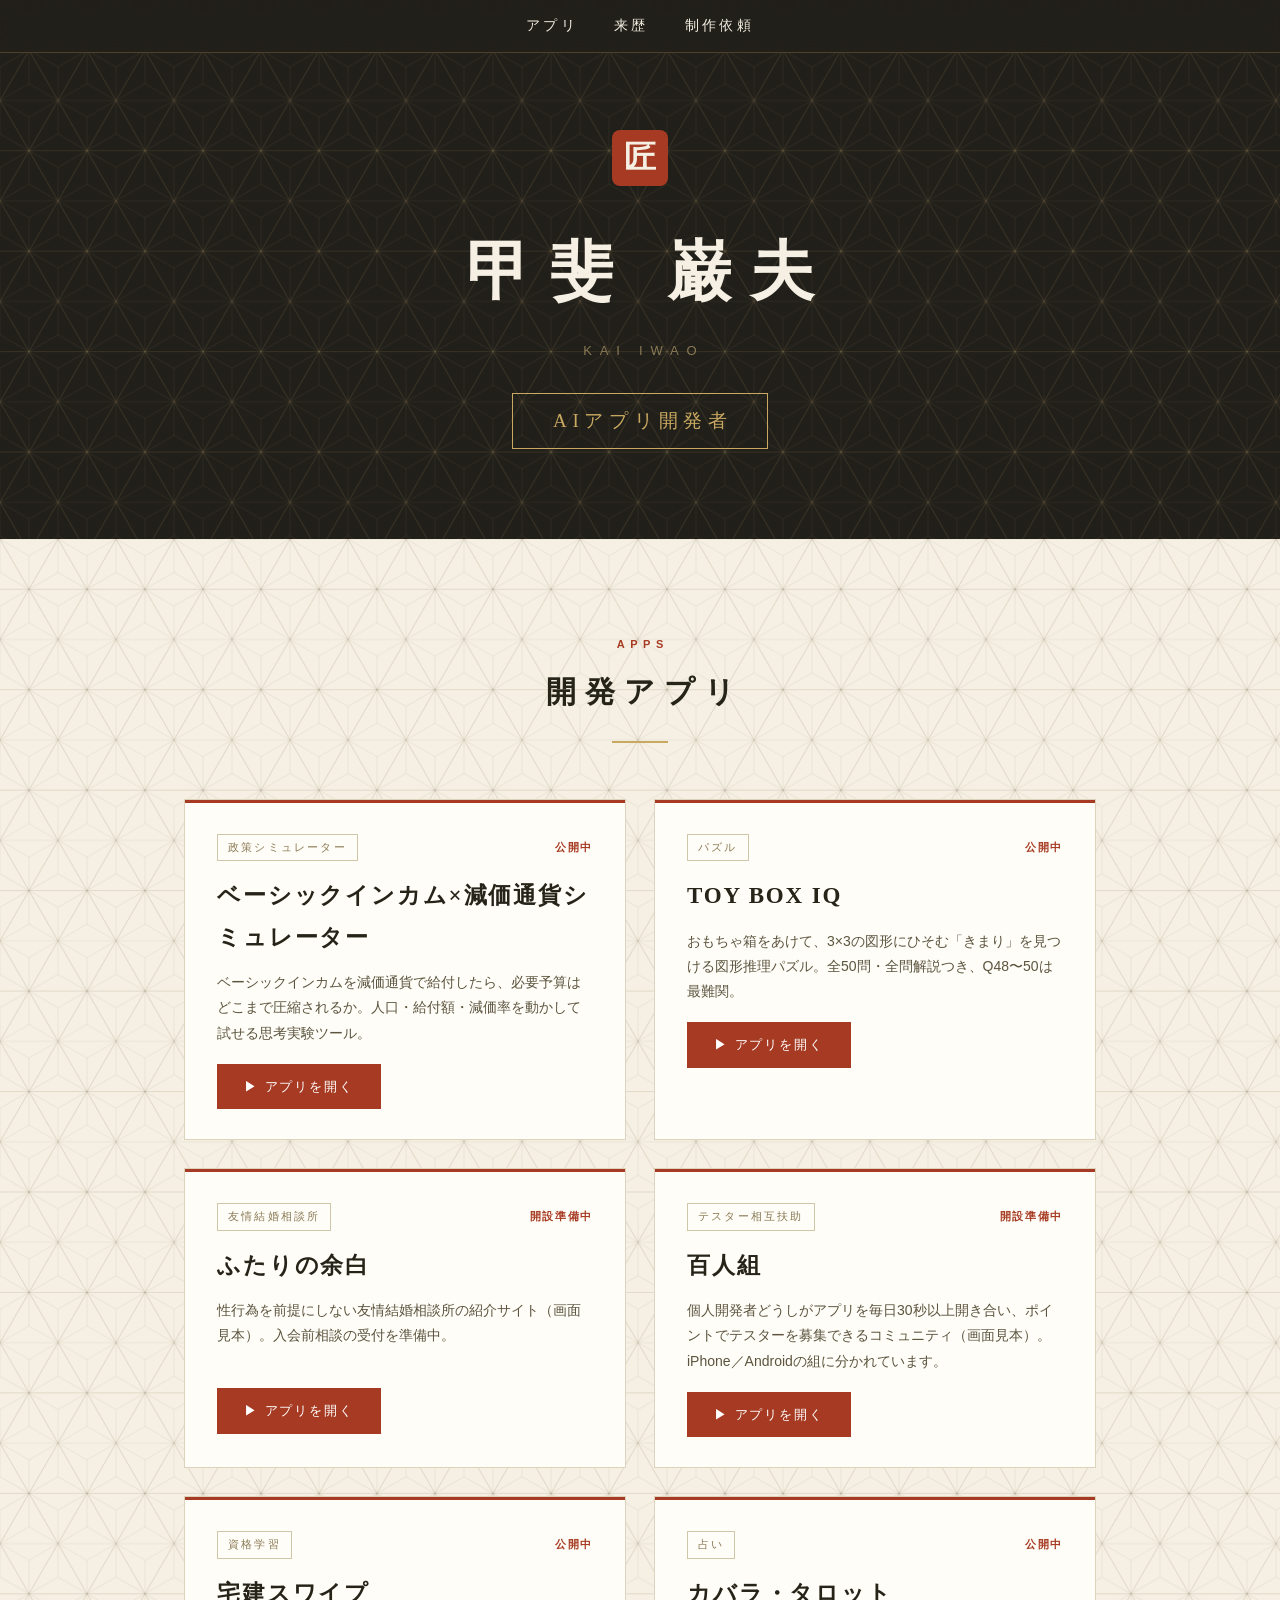
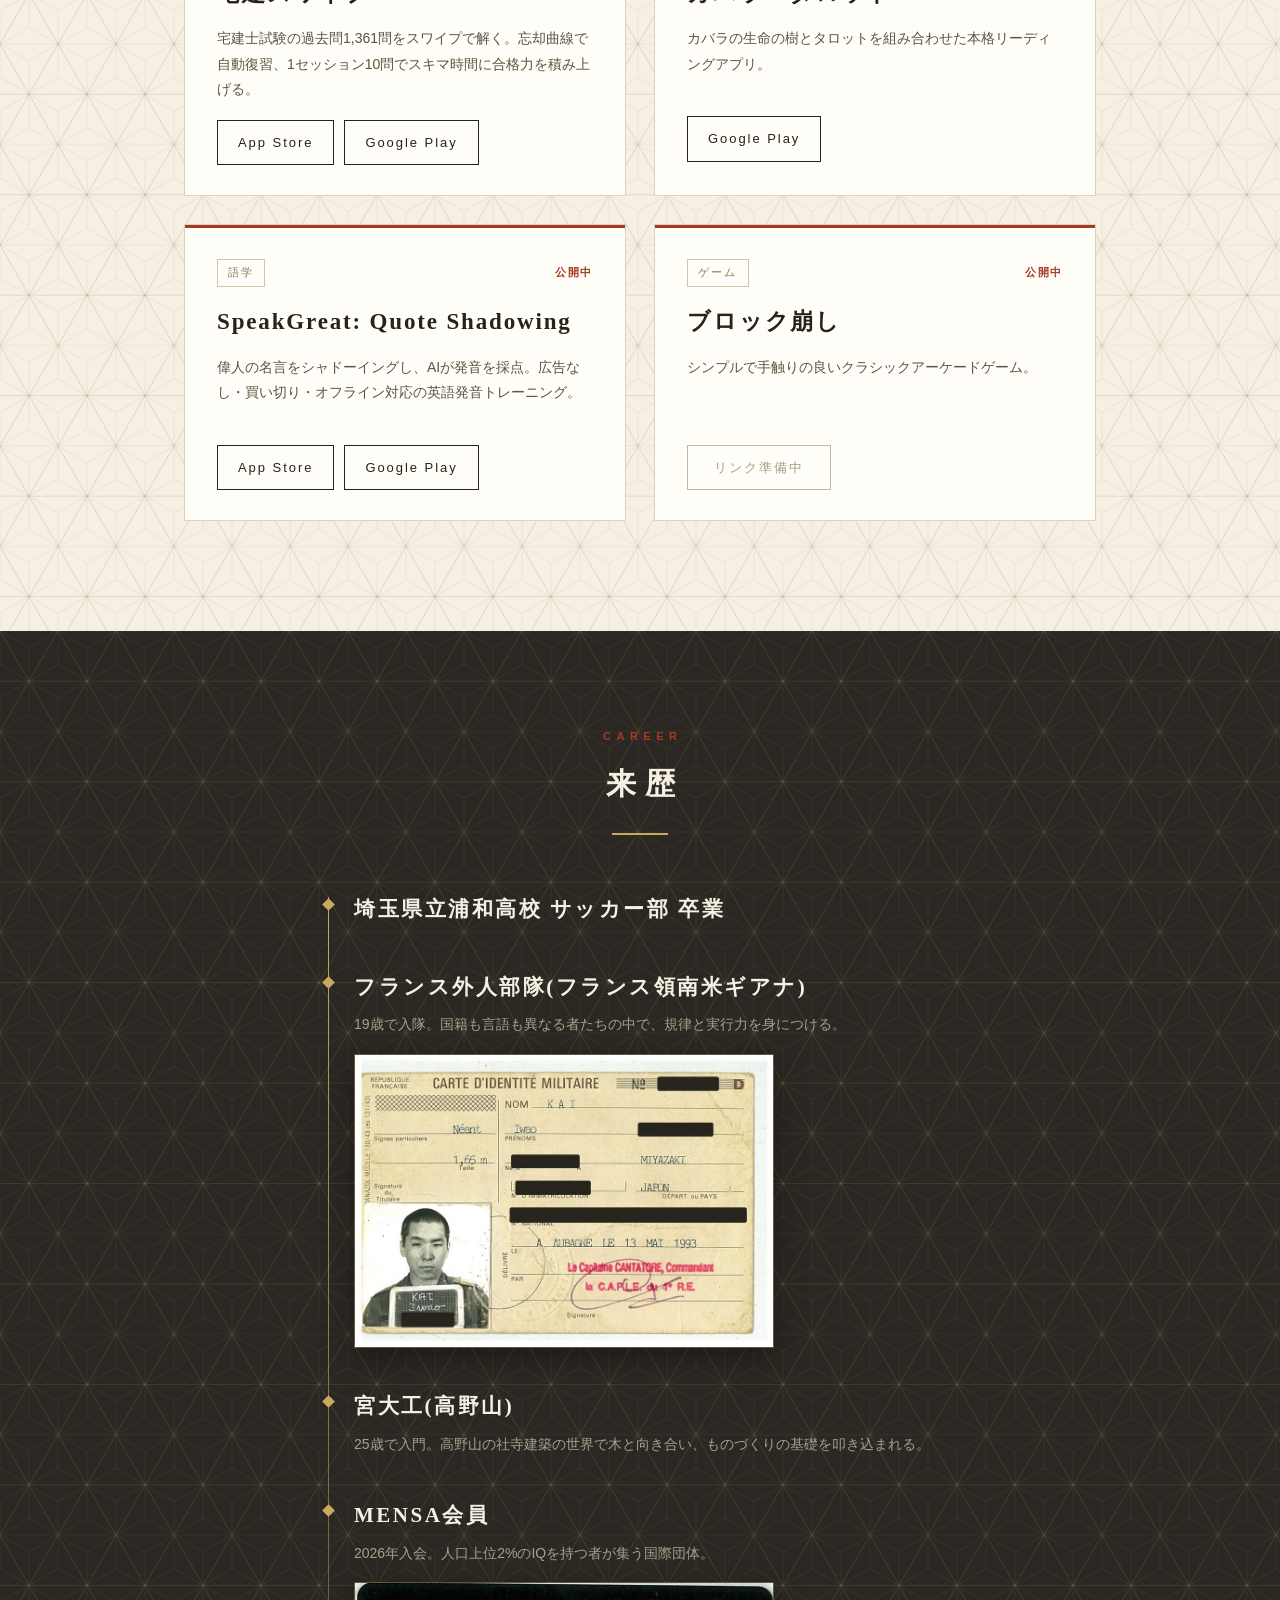
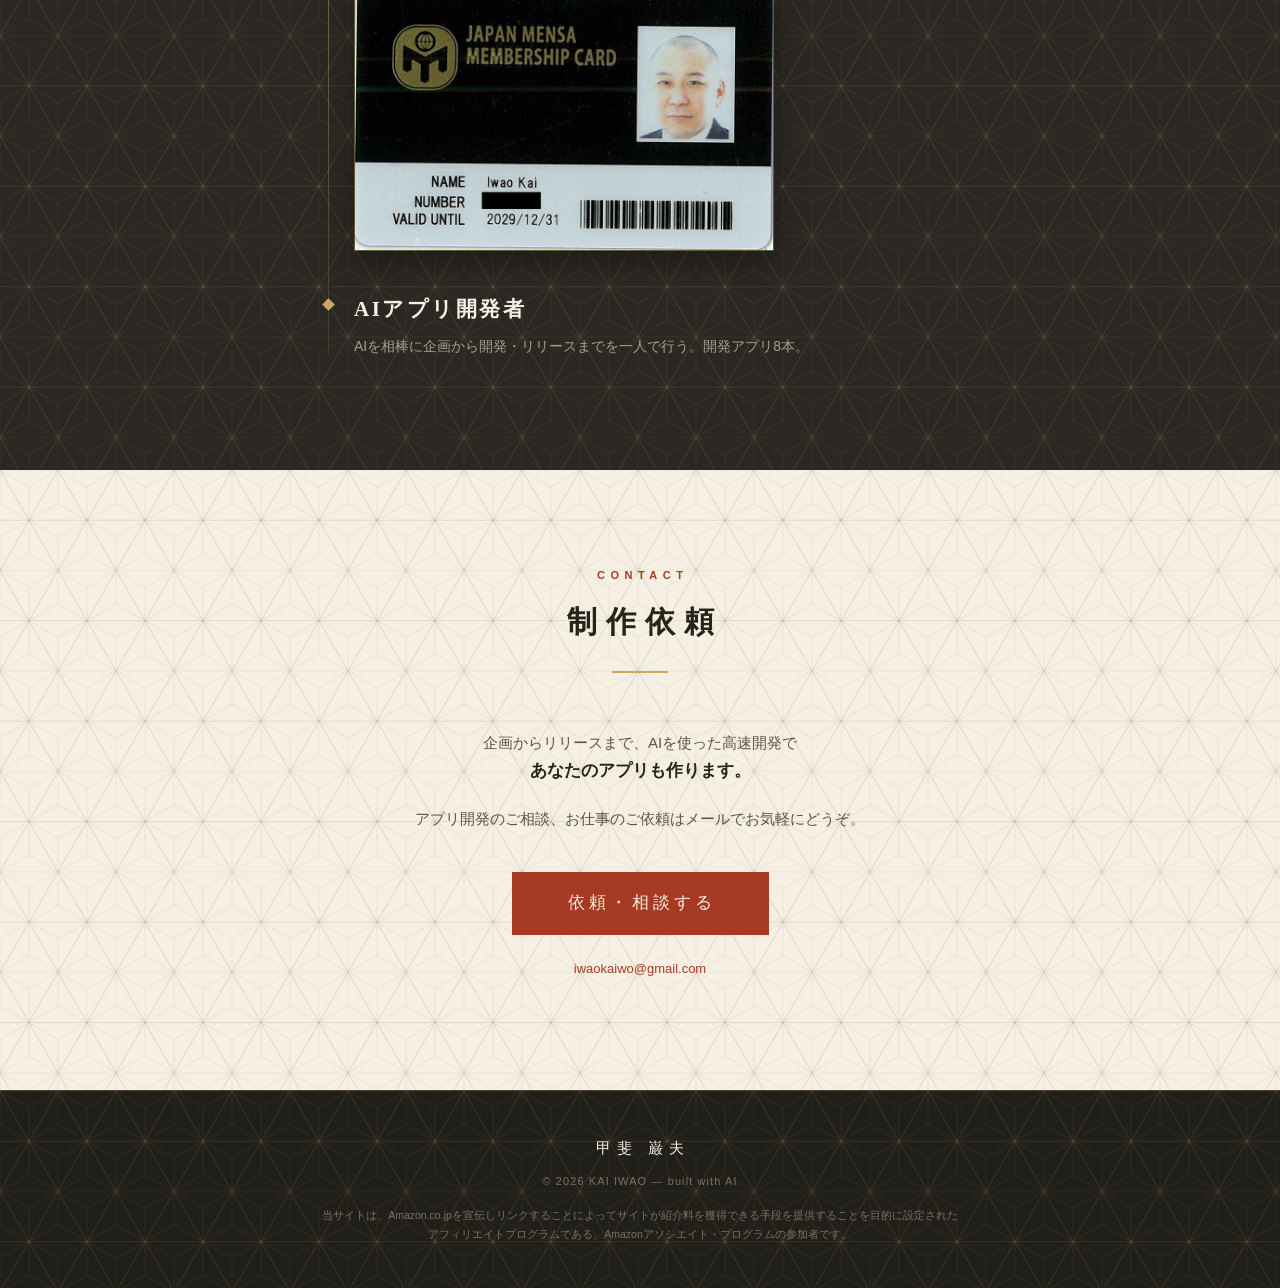
==== index.html @ 99e29ac8 "Add files via upload" ====
<!DOCTYPE html>
<html lang="ja">
<head>
<meta charset="UTF-8">
<meta name="viewport" content="width=device-width, initial-scale=1.0">
<title>甲斐 巌夫 | AIアプリ開発者</title>
<meta name="description" content="MENSA会員・宮大工(高野山)・フランス外人部隊(フランス領南米ギアナ)。異色の経歴を持つAIアプリ開発者・甲斐巌夫(イワオ)の開発アプリ一覧。">
<meta property="og:title" content="甲斐 巌夫 | AIアプリ開発者">
<meta property="og:description" content="MENSA会員・宮大工(高野山)・フランス外人部隊(フランス領南米ギアナ)。AIでアプリを作る。">
<meta property="og:type" content="website">
<link rel="icon" href="data:image/svg+xml,%3Csvg xmlns='http://www.w3.org/2000/svg' viewBox='0 0 64 64'%3E%3Crect width='64' height='64' rx='10' fill='%23a63a22'/%3E%3C/svg%3E">

<script>
/* ============================================================
   ここだけ編集すればサイトを更新できます(HTMLの知識は不要)
   ------------------------------------------------------------
   ・アプリを追加する : APPS の配列に { } のかたまりを1つ足す
   ・リンクを貼る     : url に App Store 等のURLを "" の中に入れる
   ・url が空("")のときは自動で「準備中」ボタンになります
   ・status は "公開中" / "審査中" / "開発中" など自由な文字列
   ============================================================ */
const SITE = {
  name:   "甲斐 巌夫",         // 表示名
  romaji: "KAI IWAO",
  title:  "AIアプリ開発者",
  email:  "iwaokaiwo@gmail.com",
  x_url:  "",                  // X(Twitter)のURL。空なら非表示
};

const APPS = [
  {
    name: "ベーシックインカム×減価通貨シミュレーター",
    tag:  "政策シミュレーター",
    status: "公開中",
    desc: "ベーシックインカムを減価通貨で給付したら、必要予算はどこまで圧縮されるか。人口・給付額・減価率を動かして試せる思考実験ツール。",
    url:  "./bi-simulator.html",
    kind: "webapp",   // "webapp" = このサイト内のアプリ。クリックでそのまま開く(ストアリンクではない)
  },
  {
    name: "TOY BOX IQ",
    tag:  "パズル",
    status: "公開中",
    desc: "おもちゃ箱をあけて、3×3の図形にひそむ「きまり」を見つける図形推理パズル。全50問・全問解説つき、Q48〜50は最難関。",
    url:  "./toybox-iq.html",
    kind: "webapp",
  },
  {
    name: "ふたりの余白",
    tag:  "友情結婚相談所",
    status: "開設準備中",
    desc: "性行為を前提にしない友情結婚相談所の紹介サイト（画面見本）。入会前相談の受付を準備中。",
    url:  "./futari-yohaku/",
    kind: "webapp",
  },
  {
    name: "百人組",
    tag:  "テスター相互扶助",
    status: "開設準備中",
    desc: "個人開発者どうしがアプリを毎日30秒以上開き合い、ポイントでテスターを募集できるコミュニティ（画面見本）。iPhone／Androidの組に分かれています。",
    url:  "./hyakuningumi/",
    kind: "webapp",
  },
  {
    name: "宅建スワイプ",
    tag:  "資格学習",
    status: "公開中",
    desc: "宅建士試験の過去問1,361問をスワイプで解く。忘却曲線で自動復習、1セッション10問でスキマ時間に合格力を積み上げる。",
    url:  "https://apps.apple.com/jp/app/%E5%AE%85%E5%BB%BA%E3%82%B9%E3%83%AF%E3%82%A4%E3%83%97/id6791060848",
    android: "https://play.google.com/store/apps/details?id=com.owa.takken_swipe",
  },
  {
    name: "カバラ・タロット",
    tag:  "占い",
    status: "公開中",
    desc: "カバラの生命の樹とタロットを組み合わせた本格リーディングアプリ。",
    url:  "",
    android: "https://play.google.com/store/apps/details?id=com.iwaokai.kabbalahtarot",
  },
  {
    name: "SpeakGreat: Quote Shadowing",
    tag:  "語学",
    status: "公開中",
    desc: "偉人の名言をシャドーイングし、AIが発音を採点。広告なし・買い切り・オフライン対応の英語発音トレーニング。",
    url:  "https://apps.apple.com/app/speakgreat-quote-shadowing/id6798465012",
    android: "https://play.google.com/store/apps/details?id=com.iwaokai.speakgreat",
  },
  {
    name: "ブロック崩し",
    tag:  "ゲーム",
    status: "公開中",
    desc: "シンプルで手触りの良いクラシックアーケードゲーム。",
    url:  "",
  },
];

const CAREER = [
  { t: "埼玉県立浦和高校 サッカー部 卒業", d: "" },
  { t: "フランス外人部隊(フランス領南米ギアナ)", d: "19歳で入隊。国籍も言語も異なる者たちの中で、規律と実行力を身につける。",
    img: "./card-legion.jpg", alt: "フランス軍 身分証明書(Carte d'identité militaire) 1993年 オーバーニュ発行" },
  { t: "宮大工(高野山)",         d: "25歳で入門。高野山の社寺建築の世界で木と向き合い、ものづくりの基礎を叩き込まれる。" },
  { t: "MENSA会員",              d: "2026年入会。人口上位2%のIQを持つ者が集う国際団体。",
    img: "./card-mensa.jpg", alt: "JAPAN MENSA 会員証" },
  { t: "AIアプリ開発者",         d: "AIを相棒に企画から開発・リリースまでを一人で行う。開発アプリ8本。" },
];
</script>

<style>
:root {
  --sumi: #211f1a;        /* 墨 */
  --sumi2: #2b2823;
  --washi: #f5f0e3;       /* 和紙 */
  --washi2: #ece5d3;
  --gold: #c9a961;        /* 金 */
  --gold-dim: #8a7a55;
  --shu: #a63a22;         /* 朱 */
  --ink: #262319;
  --ink-soft: #5c543f;
  --mincho: "Hiragino Mincho ProN", "Yu Mincho", "Noto Serif JP", serif;
  --gothic: "Hiragino Kaku Gothic ProN", "Yu Gothic", "Noto Sans JP", sans-serif;
}
* { margin:0; padding:0; box-sizing:border-box; }
html { scroll-behavior:smooth; }
body { background:var(--sumi); color:var(--washi); font-family:var(--gothic); line-height:1.8; }

/* ---- 麻の葉パターン(SVGを背景として使用) ---- */
.pat { position:absolute; inset:0; width:100%; height:100%; pointer-events:none; }
section, header.hero, footer { position:relative; overflow:hidden; }
.inner { position:relative; max-width:960px; margin:0 auto; padding:0 24px; }

/* ---- ナビ ---- */
nav {
  position:fixed; top:0; left:0; right:0; z-index:50;
  display:flex; justify-content:center; gap:36px;
  padding:14px 16px; background:rgba(33,31,26,.88); backdrop-filter:blur(6px);
  border-bottom:1px solid rgba(201,169,97,.25);
}
nav a { color:var(--washi); text-decoration:none; font-size:13.5px; letter-spacing:.25em; }
nav a:hover { color:var(--gold); }

/* ---- ヒーロー ---- */
.hero { background:var(--sumi); text-align:center; padding:130px 20px 90px; }
.hero .seal {
  width:56px; height:56px; margin:0 auto 28px; background:var(--shu); border-radius:8px;
  display:flex; align-items:center; justify-content:center;
}
.hero .seal .kanji {
  font-family:var(--mincho); font-size:32px; color:var(--washi); font-weight:600;
}
.hero h1 {
  font-family:var(--mincho); font-size:clamp(38px, 7vw, 64px); font-weight:600;
  letter-spacing:.3em; text-indent:.3em; color:var(--washi);
}
.hero .romaji { font-size:13px; letter-spacing:.6em; text-indent:.6em; color:var(--gold-dim); margin-top:10px; }
.hero .role {
  display:inline-block; margin-top:30px; padding:10px 34px;
  border:1px solid var(--gold); color:var(--gold);
  font-family:var(--mincho); font-size:19px; letter-spacing:.3em; text-indent:.3em;
}
.hero .facts {
  margin:44px auto 0; max-width:860px;
  display:grid; grid-template-columns:repeat(4, 1fr); gap:0;
}
.hero .fact { padding:6px 18px; border-left:1px solid rgba(201,169,97,.35); }
.hero .fact:first-child { border-left:none; }
.hero .fact .age {
  font-family:var(--mincho); font-size:22px; font-weight:600; color:var(--gold); letter-spacing:.1em;
}
.hero .fact .age::before {
  content:''; display:inline-block; width:7px; height:7px; background:var(--shu);
  transform:rotate(45deg); margin-right:9px; vertical-align:2px;
}
.hero .fact .what { font-size:13px; color:#cfc7b2; margin-top:8px; line-height:1.7; letter-spacing:.04em; }
@media (max-width:760px){
  .hero .facts { grid-template-columns:repeat(2, 1fr); row-gap:26px; }
  .hero .fact:nth-child(3) { border-left:none; }
}

/* ---- 共通見出し ---- */
.sec-head { text-align:center; margin-bottom:56px; }
.sec-head .en { font-size:11px; letter-spacing:.5em; text-indent:.5em; color:var(--shu); font-weight:600; }
.sec-head h2 {
  font-family:var(--mincho); font-size:30px; font-weight:600; letter-spacing:.3em; text-indent:.3em; margin-top:10px;
}
.sec-head .rule { width:56px; height:2px; background:var(--gold); margin:22px auto 0; }

/* ---- アプリ ---- */
#apps { background:var(--washi); color:var(--ink); padding:96px 0 110px; }
#apps .sec-head h2 { color:var(--ink); }
.grid { display:grid; grid-template-columns:repeat(2, 1fr); gap:28px; }
@media (max-width:720px){ .grid { grid-template-columns:1fr; } }
.card {
  background:#fffdf7; border:1px solid #dcd3bc; padding:34px 32px 30px; position:relative;
  transition:transform .25s ease, box-shadow .25s ease;
}
.card::before { content:''; position:absolute; top:0; left:0; right:0; height:3px; background:var(--shu); }
.card:hover { transform:translateY(-4px); box-shadow:0 14px 34px rgba(38,35,25,.14); }
.card .top { display:flex; align-items:center; justify-content:space-between; margin-bottom:14px; }
.card .tag { font-size:11px; letter-spacing:.2em; color:var(--gold-dim); border:1px solid #cfc5a9; padding:3px 10px; }
.card .status { font-size:11px; letter-spacing:.15em; color:var(--shu); font-weight:600; }
.card h3 { font-family:var(--mincho); font-size:23px; font-weight:600; letter-spacing:.08em; margin-bottom:12px; }
.card p { font-size:14px; color:var(--ink-soft); min-height:72px; }
.card .btn {
  display:inline-block; margin-top:18px; padding:10px 26px; font-size:13px; letter-spacing:.15em;
  text-decoration:none; border:1.5px solid var(--ink); color:var(--ink); transition:.2s;
}
.card .btn:hover { background:var(--ink); color:var(--washi); }
.card .btn.disabled { border-color:#c2b89e; color:#a89d80; pointer-events:none; }
.card .stores { display:flex; flex-wrap:wrap; gap:10px; }
.card .stores .btn { padding:10px 20px; }
a.card.card-link { text-decoration:none; color:inherit; display:block; cursor:pointer; }
.card .btn.btn-launch { background:var(--shu); border-color:var(--shu); color:#fff; }
a.card.card-link:hover .btn.btn-launch { background:#8c2f1b; border-color:#8c2f1b; }

/* ---- 来歴 ---- */
#career { background:var(--sumi2); padding:96px 0 110px; }
.timeline { max-width:640px; margin:0 auto; position:relative; padding-left:34px; }
.timeline::before { content:''; position:absolute; left:8px; top:6px; bottom:6px; width:1px; background:linear-gradient(var(--gold), rgba(201,169,97,.15)); }
.tl-item { position:relative; margin-bottom:40px; }
.tl-item:last-child { margin-bottom:0; }
.tl-item::before {
  content:''; position:absolute; left:-30px; top:9px; width:9px; height:9px;
  background:var(--gold); transform:rotate(45deg);
}
.tl-item h3 { font-family:var(--mincho); font-size:21px; font-weight:600; letter-spacing:.12em; color:var(--washi); }
.tl-item p { font-size:14px; color:#a89f8b; margin-top:6px; }
.tl-item .card-img {
  display:block; width:100%; max-width:420px; margin-top:16px;
  border:1px solid rgba(201,169,97,.35); box-shadow:0 10px 28px rgba(0,0,0,.35);
}

/* ---- 依頼 ---- */
#work { background:var(--washi); color:var(--ink); padding:96px 0 110px; text-align:center; }
#work .sec-head h2 { color:var(--ink); }
#work .copy { max-width:600px; margin:0 auto; font-size:15px; color:var(--ink-soft); }
#work .copy + .copy { margin-top:18px; }
#work .copy b { color:var(--ink); font-size:17px; }
.cta {
  display:inline-block; margin-top:40px; padding:16px 52px;
  background:var(--shu); color:var(--washi); text-decoration:none;
  font-family:var(--mincho); font-size:17px; letter-spacing:.25em; text-indent:.25em;
  transition:.2s;
}
.cta:hover { background:#8c2f1b; }
.sub-contact { margin-top:22px; font-size:13px; color:var(--ink-soft); }
.sub-contact a { color:var(--shu); text-decoration:none; }

/* ---- フッター ---- */
footer { background:var(--sumi); text-align:center; padding:44px 20px; border-top:1px solid rgba(201,169,97,.25); }
footer .f-name { font-family:var(--mincho); letter-spacing:.4em; text-indent:.4em; font-size:15px; }
footer .f-copy { font-size:11px; color:#7a725f; margin-top:10px; letter-spacing:.1em; }
footer .f-aff { font-size:10.5px; color:#7a725f; margin:14px auto 0; max-width:640px; line-height:1.8; }
</style>
</head>
<body>

<svg width="0" height="0" style="position:absolute"><defs><pattern id="asaLight" width="58.00" height="100.46" patternUnits="userSpaceOnUse"><g stroke="#8a7a55" stroke-opacity="0.1" stroke-width="1" fill="none"><line x1="0.00" y1="0.00" x2="58.00" y2="0.00"/><line x1="0.00" y1="0.00" x2="29.00" y2="16.74"/><line x1="58.00" y1="0.00" x2="29.00" y2="50.23"/><line x1="58.00" y1="0.00" x2="29.00" y2="16.74"/><line x1="29.00" y1="50.23" x2="0.00" y2="0.00"/><line x1="29.00" y1="50.23" x2="29.00" y2="16.74"/><line x1="-29.00" y1="50.23" x2="29.00" y2="50.23"/><line x1="-29.00" y1="50.23" x2="0.00" y2="33.49"/><line x1="29.00" y1="50.23" x2="0.00" y2="0.00"/><line x1="29.00" y1="50.23" x2="0.00" y2="33.49"/><line x1="0.00" y1="0.00" x2="-29.00" y2="50.23"/><line x1="0.00" y1="0.00" x2="0.00" y2="33.49"/><line x1="29.00" y1="50.23" x2="87.00" y2="50.23"/><line x1="29.00" y1="50.23" x2="58.00" y2="33.49"/><line x1="87.00" y1="50.23" x2="58.00" y2="0.00"/><line x1="87.00" y1="50.23" x2="58.00" y2="33.49"/><line x1="58.00" y1="0.00" x2="29.00" y2="50.23"/><line x1="58.00" y1="0.00" x2="58.00" y2="33.49"/><line x1="-29.00" y1="50.23" x2="29.00" y2="50.23"/><line x1="-29.00" y1="50.23" x2="0.00" y2="66.97"/><line x1="29.00" y1="50.23" x2="0.00" y2="100.46"/><line x1="29.00" y1="50.23" x2="0.00" y2="66.97"/><line x1="0.00" y1="100.46" x2="-29.00" y2="50.23"/><line x1="0.00" y1="100.46" x2="0.00" y2="66.97"/><line x1="29.00" y1="50.23" x2="87.00" y2="50.23"/><line x1="29.00" y1="50.23" x2="58.00" y2="66.97"/><line x1="87.00" y1="50.23" x2="58.00" y2="100.46"/><line x1="87.00" y1="50.23" x2="58.00" y2="66.97"/><line x1="58.00" y1="100.46" x2="29.00" y2="50.23"/><line x1="58.00" y1="100.46" x2="58.00" y2="66.97"/><line x1="0.00" y1="100.46" x2="58.00" y2="100.46"/><line x1="0.00" y1="100.46" x2="29.00" y2="83.72"/><line x1="58.00" y1="100.46" x2="29.00" y2="50.23"/><line x1="58.00" y1="100.46" x2="29.00" y2="83.72"/><line x1="29.00" y1="50.23" x2="0.00" y2="100.46"/><line x1="29.00" y1="50.23" x2="29.00" y2="83.72"/></g></pattern><pattern id="asaDark" width="58.00" height="100.46" patternUnits="userSpaceOnUse"><g stroke="#c9a961" stroke-opacity="0.07" stroke-width="1" fill="none"><line x1="0.00" y1="0.00" x2="58.00" y2="0.00"/><line x1="0.00" y1="0.00" x2="29.00" y2="16.74"/><line x1="58.00" y1="0.00" x2="29.00" y2="50.23"/><line x1="58.00" y1="0.00" x2="29.00" y2="16.74"/><line x1="29.00" y1="50.23" x2="0.00" y2="0.00"/><line x1="29.00" y1="50.23" x2="29.00" y2="16.74"/><line x1="-29.00" y1="50.23" x2="29.00" y2="50.23"/><line x1="-29.00" y1="50.23" x2="0.00" y2="33.49"/><line x1="29.00" y1="50.23" x2="0.00" y2="0.00"/><line x1="29.00" y1="50.23" x2="0.00" y2="33.49"/><line x1="0.00" y1="0.00" x2="-29.00" y2="50.23"/><line x1="0.00" y1="0.00" x2="0.00" y2="33.49"/><line x1="29.00" y1="50.23" x2="87.00" y2="50.23"/><line x1="29.00" y1="50.23" x2="58.00" y2="33.49"/><line x1="87.00" y1="50.23" x2="58.00" y2="0.00"/><line x1="87.00" y1="50.23" x2="58.00" y2="33.49"/><line x1="58.00" y1="0.00" x2="29.00" y2="50.23"/><line x1="58.00" y1="0.00" x2="58.00" y2="33.49"/><line x1="-29.00" y1="50.23" x2="29.00" y2="50.23"/><line x1="-29.00" y1="50.23" x2="0.00" y2="66.97"/><line x1="29.00" y1="50.23" x2="0.00" y2="100.46"/><line x1="29.00" y1="50.23" x2="0.00" y2="66.97"/><line x1="0.00" y1="100.46" x2="-29.00" y2="50.23"/><line x1="0.00" y1="100.46" x2="0.00" y2="66.97"/><line x1="29.00" y1="50.23" x2="87.00" y2="50.23"/><line x1="29.00" y1="50.23" x2="58.00" y2="66.97"/><line x1="87.00" y1="50.23" x2="58.00" y2="100.46"/><line x1="87.00" y1="50.23" x2="58.00" y2="66.97"/><line x1="58.00" y1="100.46" x2="29.00" y2="50.23"/><line x1="58.00" y1="100.46" x2="58.00" y2="66.97"/><line x1="0.00" y1="100.46" x2="58.00" y2="100.46"/><line x1="0.00" y1="100.46" x2="29.00" y2="83.72"/><line x1="58.00" y1="100.46" x2="29.00" y2="50.23"/><line x1="58.00" y1="100.46" x2="29.00" y2="83.72"/><line x1="29.00" y1="50.23" x2="0.00" y2="100.46"/><line x1="29.00" y1="50.23" x2="29.00" y2="83.72"/></g></pattern></defs></svg>

<nav>
  <a href="#apps">アプリ</a>
  <a href="#career">来歴</a>
  <a href="#work">制作依頼</a>
</nav>

<header class="hero">
  <svg class="pat"><rect width="100%" height="100%" fill="url(#asaDark)"/></svg>
  <div class="inner">
    <div class="seal" id="seal"><span class="kanji">匠</span></div>
    <h1 id="site-name"></h1>
    <div class="romaji" id="site-romaji"></div>
    <div class="role" id="site-title"></div>
  </div>
</header>

<section id="apps">
  <svg class="pat"><rect width="100%" height="100%" fill="url(#asaLight)"/></svg>
  <div class="inner">
    <div class="sec-head">
      <div class="en">APPS</div>
      <h2>開発アプリ</h2>
      <div class="rule"></div>
    </div>
    <div class="grid" id="app-grid"></div>
  </div>
</section>

<section id="career">
  <svg class="pat"><rect width="100%" height="100%" fill="url(#asaDark)"/></svg>
  <div class="inner">
    <div class="sec-head">
      <div class="en">CAREER</div>
      <h2>来歴</h2>
      <div class="rule"></div>
    </div>
    <div class="timeline" id="timeline"></div>
  </div>
</section>

<section id="work">
  <svg class="pat"><rect width="100%" height="100%" fill="url(#asaLight)"/></svg>
  <div class="inner">
    <div class="sec-head">
      <div class="en">CONTACT</div>
      <h2>制作依頼</h2>
      <div class="rule"></div>
    </div>
    <p class="copy">企画からリリースまで、AIを使った高速開発で<br>
    <b>あなたのアプリも作ります。</b></p>
    <p class="copy">アプリ開発のご相談、お仕事のご依頼はメールでお気軽にどうぞ。</p>
    <a class="cta" id="mail-cta" href="#">依頼・相談する</a>
    <div class="sub-contact" id="sub-contact"></div>
  </div>
</section>

<footer>
  <svg class="pat"><rect width="100%" height="100%" fill="url(#asaDark)"/></svg>
  <div style="position:relative">
    <div class="f-name" id="f-name"></div>
    <div class="f-copy" id="f-copy"></div>
    <div class="f-aff">当サイトは、Amazon.co.jpを宣伝しリンクすることによってサイトが紹介料を獲得できる手段を提供することを目的に設定されたアフィリエイトプログラムである、Amazonアソシエイト・プログラムの参加者です。</div>
  </div>
</footer>

<script>
/* ---- 描画(ここから下は触らなくてOK) ---- */
document.getElementById("site-name").textContent = SITE.name;
document.getElementById("site-romaji").textContent = SITE.romaji;
document.getElementById("site-title").textContent = SITE.title;
document.getElementById("f-name").textContent = SITE.name;
document.getElementById("f-copy").textContent = "© " + new Date().getFullYear() + " " + SITE.romaji + " — built with AI";
document.getElementById("mail-cta").href = "mailto:" + SITE.email;
document.title = SITE.name + " | " + SITE.title;

const sub = document.getElementById("sub-contact");
sub.innerHTML = '<a href="mailto:' + SITE.email + '">' + SITE.email + "</a>" +
  (SITE.x_url ? ' &nbsp;/&nbsp; <a href="' + SITE.x_url + '" target="_blank" rel="noopener">X (Twitter)</a>' : "");

document.getElementById("app-grid").innerHTML = APPS.map(a => {
  var isWebapp = a.kind === "webapp";
  var Tag = (a.url && isWebapp) ? "a" : "div";
  var openAttrs = (a.url && isWebapp) ? ` href="${a.url}"` : "";
  var btn;
  if (isWebapp) {
    btn = a.url ? `<span class="btn btn-launch">▶ アプリを開く</span>` : `<span class="btn disabled">リンク準備中</span>`;
  } else {
    var stores = [];
    if (a.url)     stores.push(`<a class="btn" href="${a.url}" target="_blank" rel="noopener">App Store</a>`);
    if (a.android) stores.push(`<a class="btn" href="${a.android}" target="_blank" rel="noopener">Google Play</a>`);
    btn = stores.length ? `<div class="stores">${stores.join("")}</div>` : `<span class="btn disabled">リンク準備中</span>`;
  }
  return `
  <${Tag} class="card${isWebapp && a.url ? ' card-link' : ''}"${openAttrs}>
    <div class="top"><span class="tag">${a.tag}</span><span class="status">${a.status}</span></div>
    <h3>${a.name}</h3>
    <p>${a.desc}</p>
    ${btn}
  </${Tag}>`;
}).join("");

document.getElementById("timeline").innerHTML = CAREER.map(c => `
  <div class="tl-item"><h3>${c.t}</h3>${c.d ? `<p>${c.d}</p>` : ""}${c.img ? `<img class="card-img" src="${c.img}" alt="${c.alt || ""}" loading="lazy">` : ""}</div>`).join("");
</script>
</body>
</html>
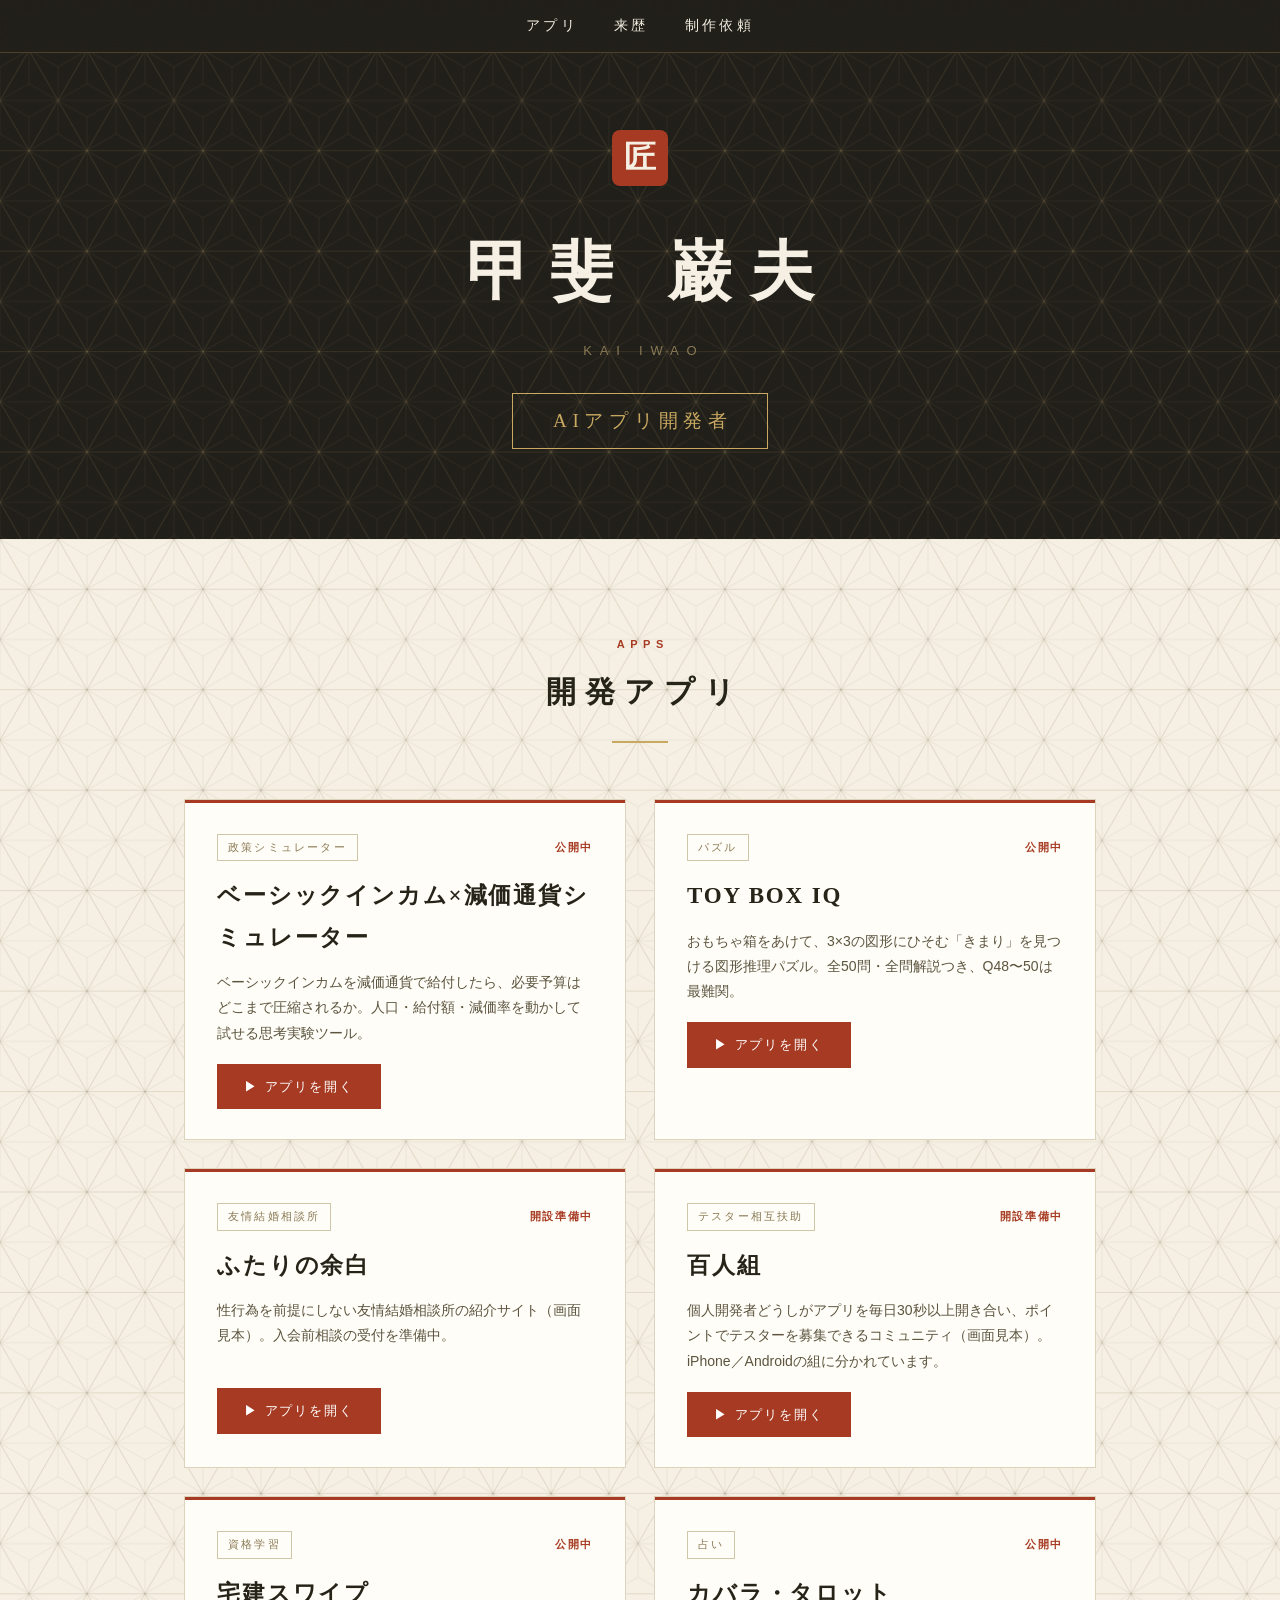
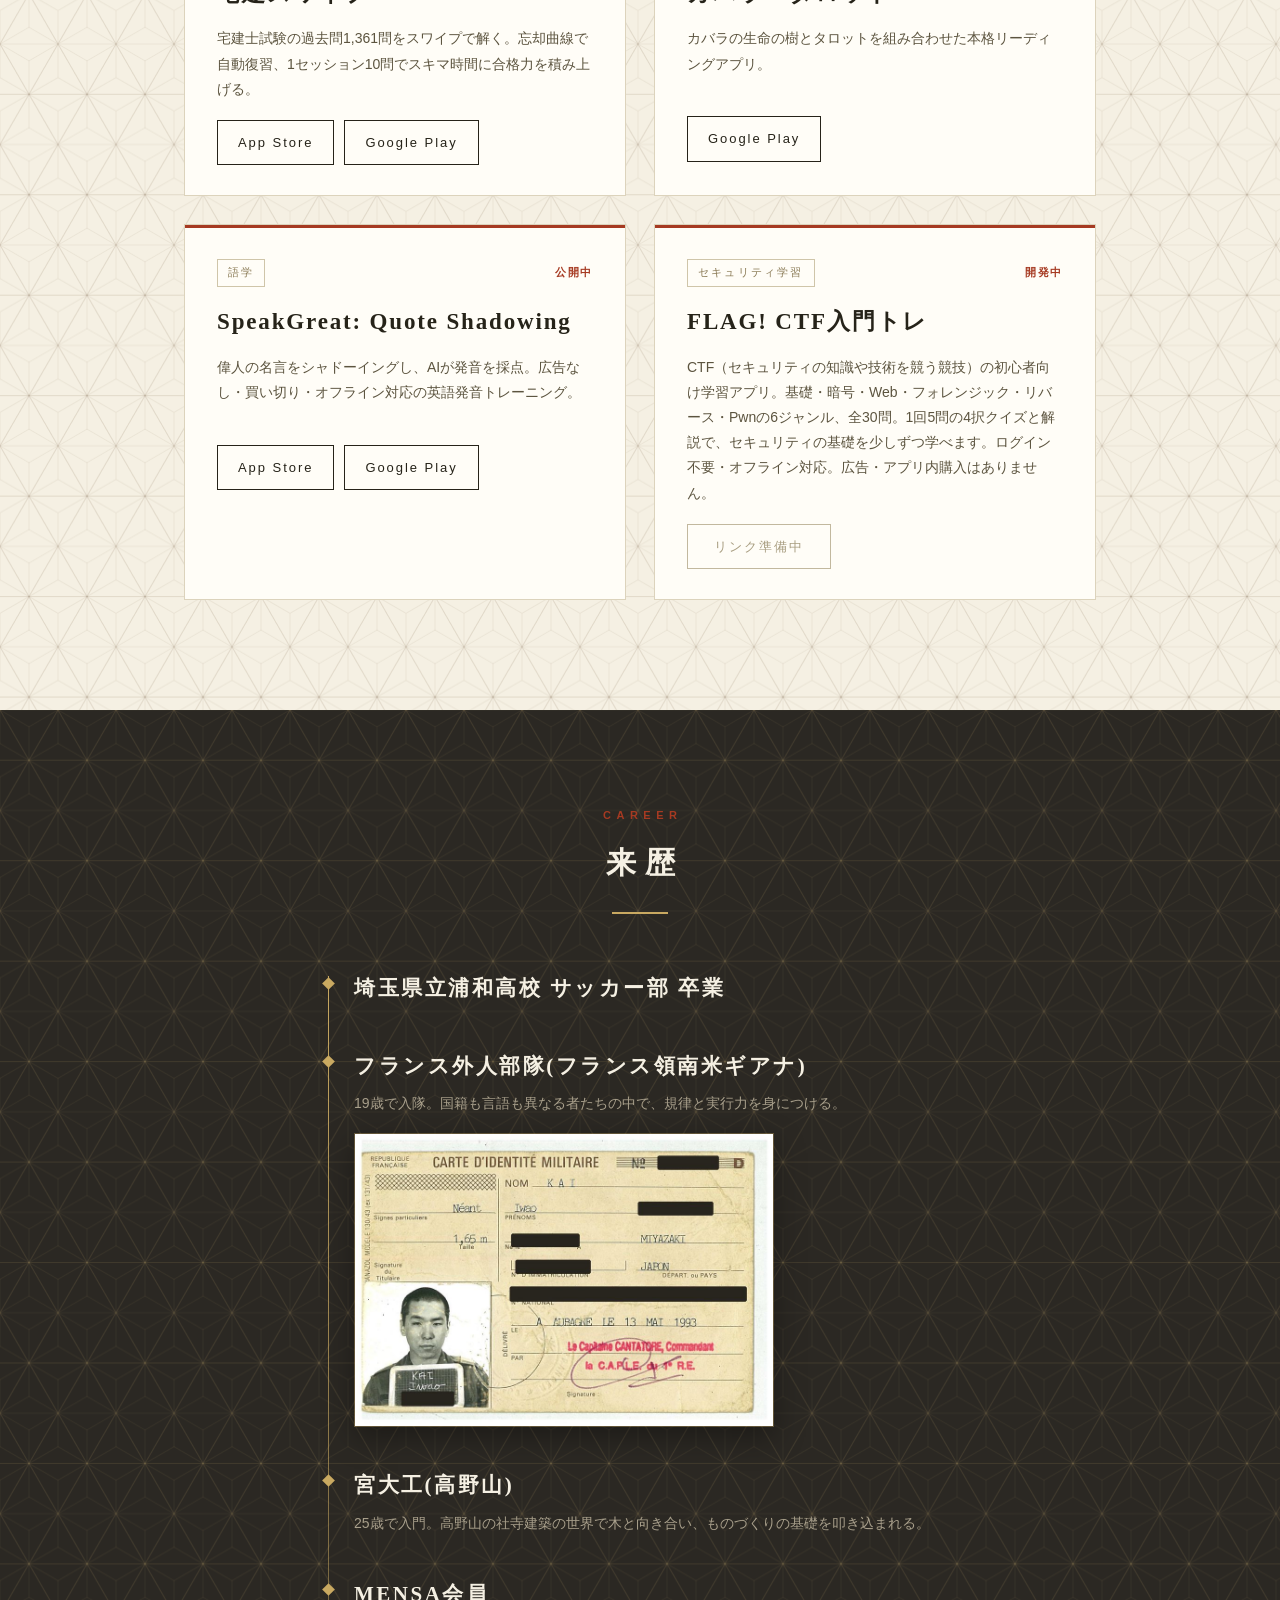
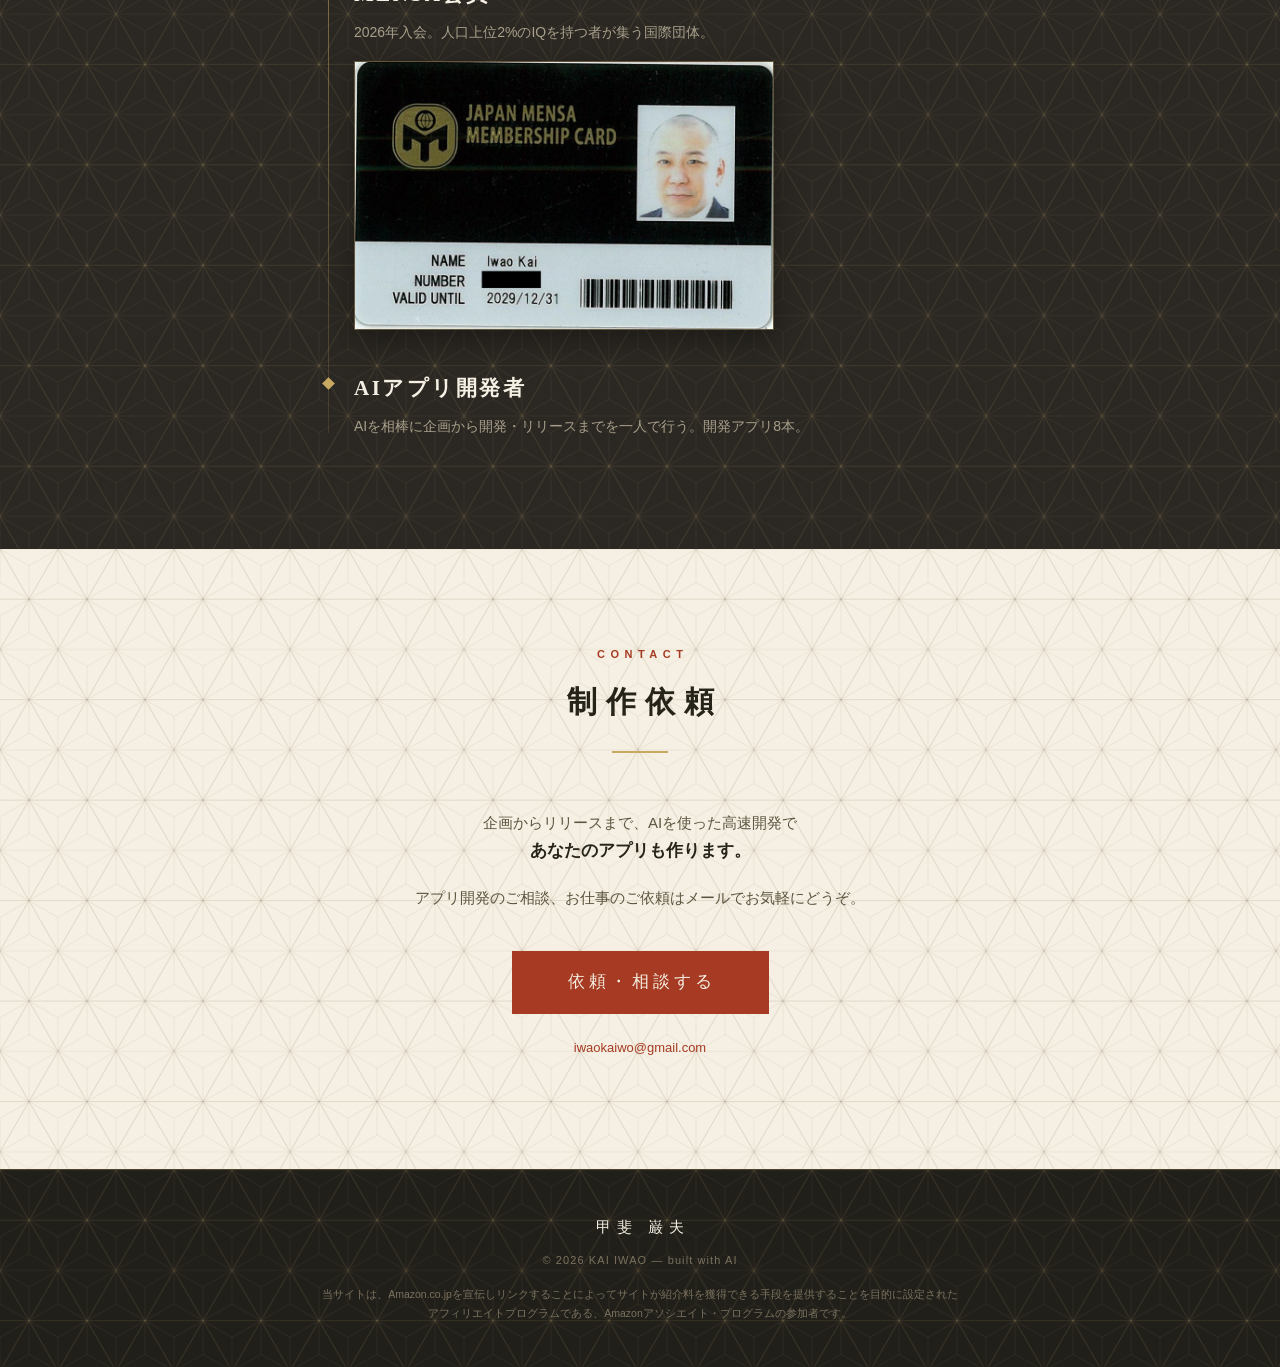
==== commit d2ed760a: "トップページのブロック崩しをFLAG! CTF入門トレに差し替え" ====
--- a/index.html
+++ b/index.html
@@ -85,10 +85,10 @@
     android: "https://play.google.com/store/apps/details?id=com.iwaokai.speakgreat",
   },
   {
-    name: "ブロック崩し",
-    tag:  "ゲーム",
-    status: "公開中",
-    desc: "シンプルで手触りの良いクラシックアーケードゲーム。",
+    name: "FLAG! CTF入門トレ",
+    tag:  "セキュリティ学習",
+    status: "開発中",
+    desc: "CTF（セキュリティの知識や技術を競う競技）の初心者向け学習アプリ。基礎・暗号・Web・フォレンジック・リバース・Pwnの6ジャンル、全30問。1回5問の4択クイズと解説で、セキュリティの基礎を少しずつ学べます。ログイン不要・オフライン対応。広告・アプリ内購入はありません。",
     url:  "",
   },
 ];
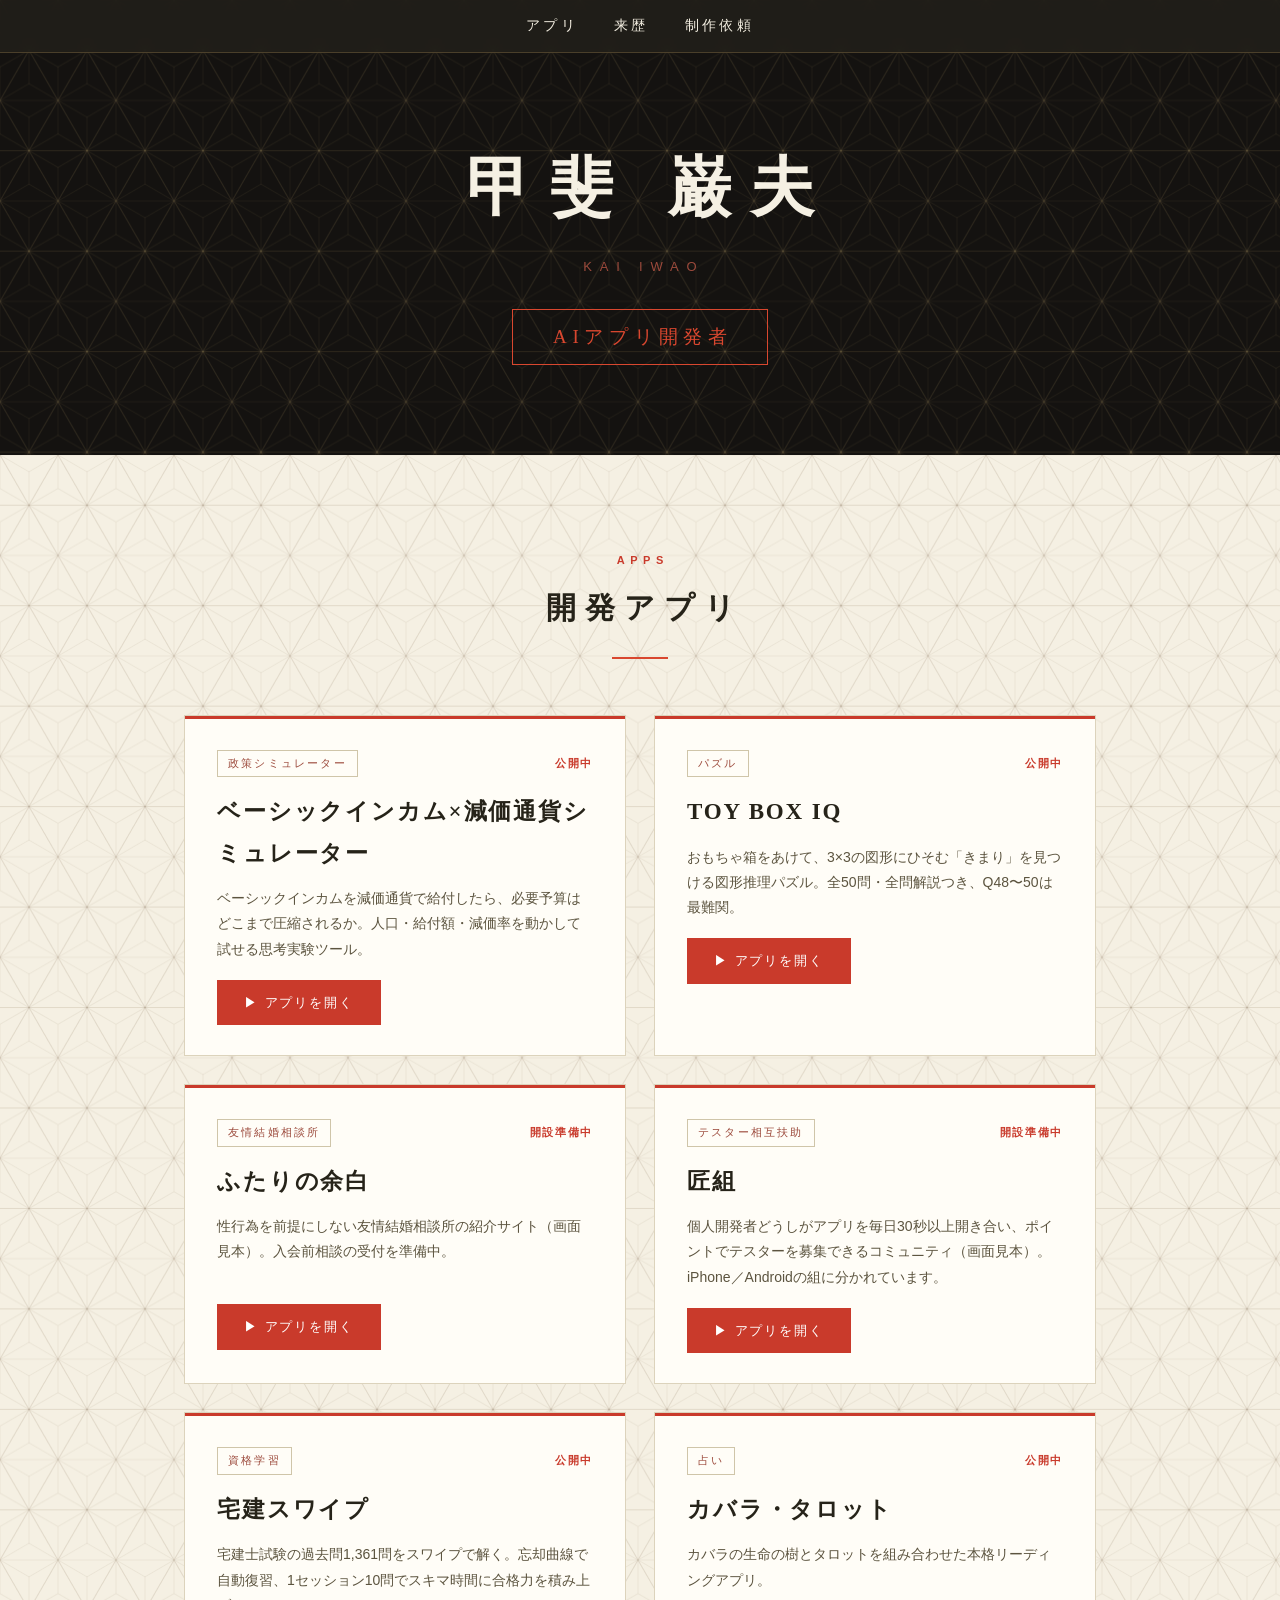
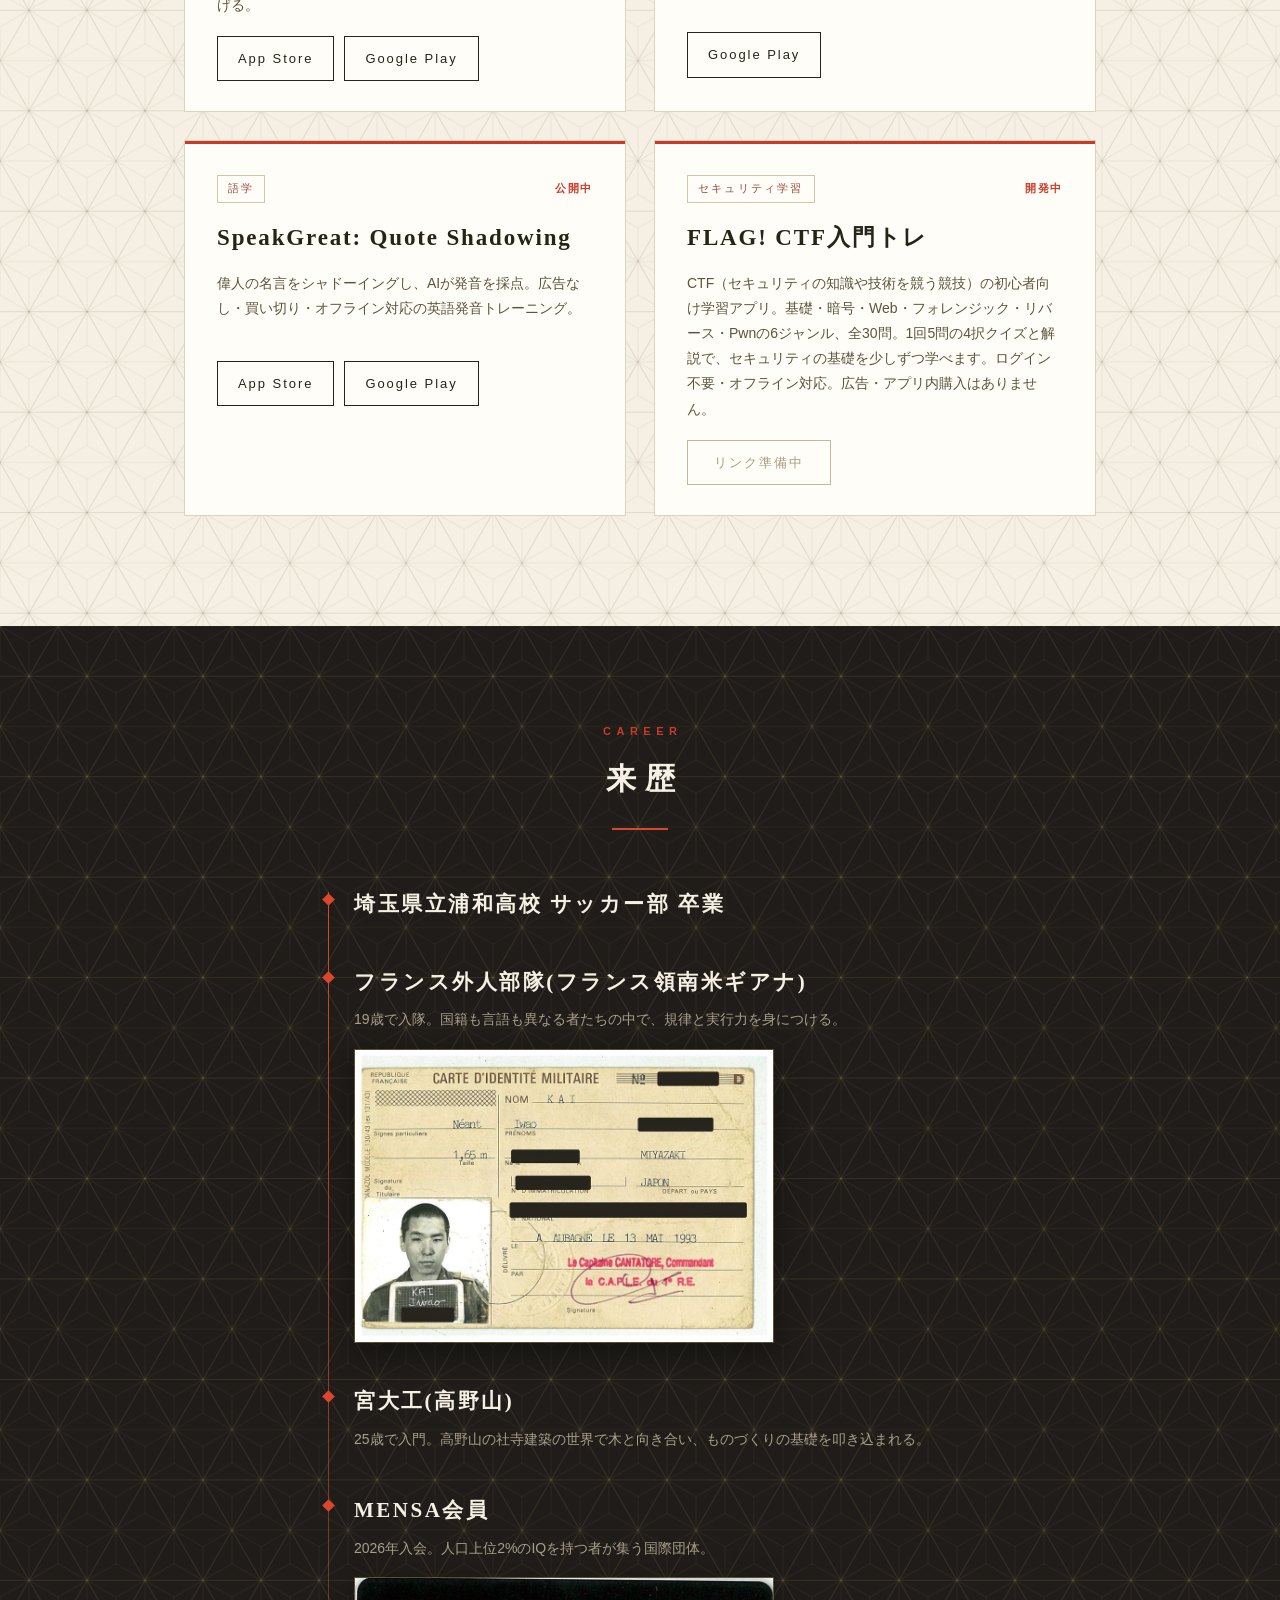
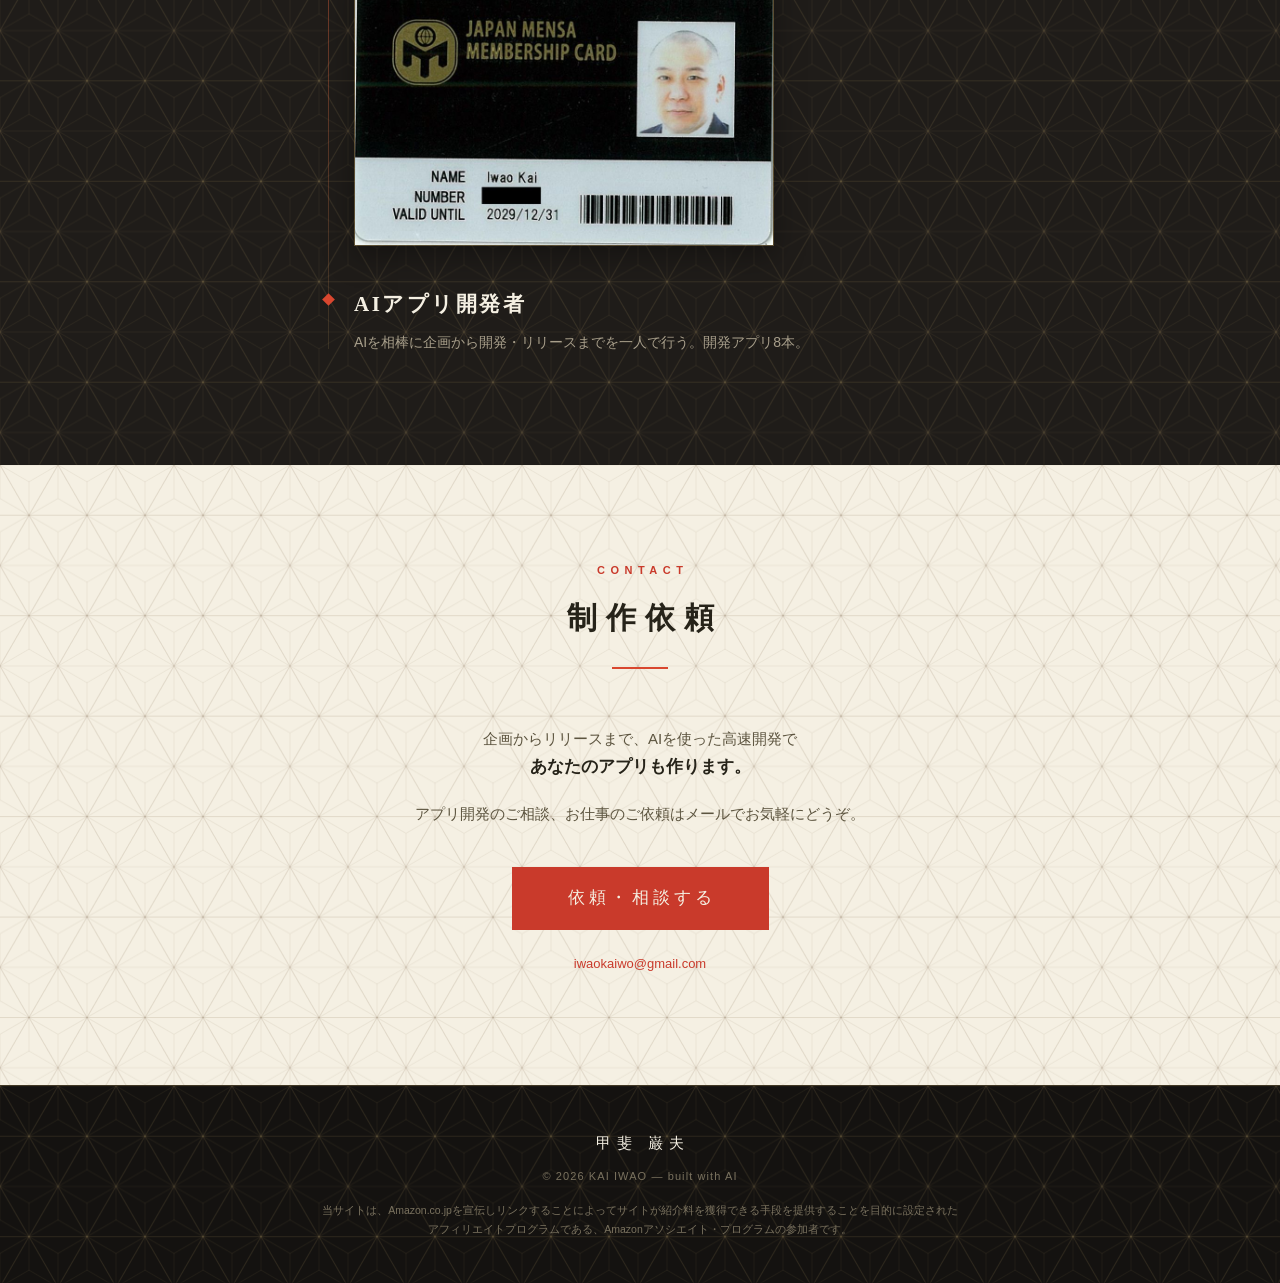
==== commit 66bcd243: "トップの「匠」枠を削除し、忍者風の配色に変更、百人組を匠組に改名" ====
--- a/index.html
+++ b/index.html
@@ -8,7 +8,7 @@
 <meta property="og:title" content="甲斐 巌夫 | AIアプリ開発者">
 <meta property="og:description" content="MENSA会員・宮大工(高野山)・フランス外人部隊(フランス領南米ギアナ)。AIでアプリを作る。">
 <meta property="og:type" content="website">
-<link rel="icon" href="data:image/svg+xml,%3Csvg xmlns='http://www.w3.org/2000/svg' viewBox='0 0 64 64'%3E%3Crect width='64' height='64' rx='10' fill='%23a63a22'/%3E%3C/svg%3E">
+<link rel="icon" href="data:image/svg+xml,%3Csvg xmlns='http://www.w3.org/2000/svg' viewBox='0 0 64 64'%3E%3Crect width='64' height='64' rx='10' fill='%23c93a2b'/%3E%3C/svg%3E">
 
 <script>
 /* ============================================================
@@ -53,7 +53,7 @@
     kind: "webapp",
   },
   {
-    name: "百人組",
+    name: "匠組",
     tag:  "テスター相互扶助",
     status: "開設準備中",
     desc: "個人開発者どうしがアプリを毎日30秒以上開き合い、ポイントでテスターを募集できるコミュニティ（画面見本）。iPhone／Androidの組に分かれています。",
@@ -106,13 +106,13 @@
 
 <style>
 :root {
-  --sumi: #211f1a;        /* 墨 */
-  --sumi2: #2b2823;
+  --sumi: #141210;        /* 墨黒 */
+  --sumi2: #1f1c19;
   --washi: #f5f0e3;       /* 和紙 */
   --washi2: #ece5d3;
-  --gold: #c9a961;        /* 金 */
-  --gold-dim: #8a7a55;
-  --shu: #a63a22;         /* 朱 */
+  --gold: #d9472f;        /* 朱（アクセント） */
+  --gold-dim: #9c4a3c;
+  --shu: #c93a2b;         /* 朱 */
   --ink: #262319;
   --ink-soft: #5c543f;
   --mincho: "Hiragino Mincho ProN", "Yu Mincho", "Noto Serif JP", serif;
@@ -139,13 +139,6 @@
 
 /* ---- ヒーロー ---- */
 .hero { background:var(--sumi); text-align:center; padding:130px 20px 90px; }
-.hero .seal {
-  width:56px; height:56px; margin:0 auto 28px; background:var(--shu); border-radius:8px;
-  display:flex; align-items:center; justify-content:center;
-}
-.hero .seal .kanji {
-  font-family:var(--mincho); font-size:32px; color:var(--washi); font-weight:600;
-}
 .hero h1 {
   font-family:var(--mincho); font-size:clamp(38px, 7vw, 64px); font-weight:600;
   letter-spacing:.3em; text-indent:.3em; color:var(--washi);
@@ -264,7 +257,6 @@
 <header class="hero">
   <svg class="pat"><rect width="100%" height="100%" fill="url(#asaDark)"/></svg>
   <div class="inner">
-    <div class="seal" id="seal"><span class="kanji">匠</span></div>
     <h1 id="site-name"></h1>
     <div class="romaji" id="site-romaji"></div>
     <div class="role" id="site-title"></div>
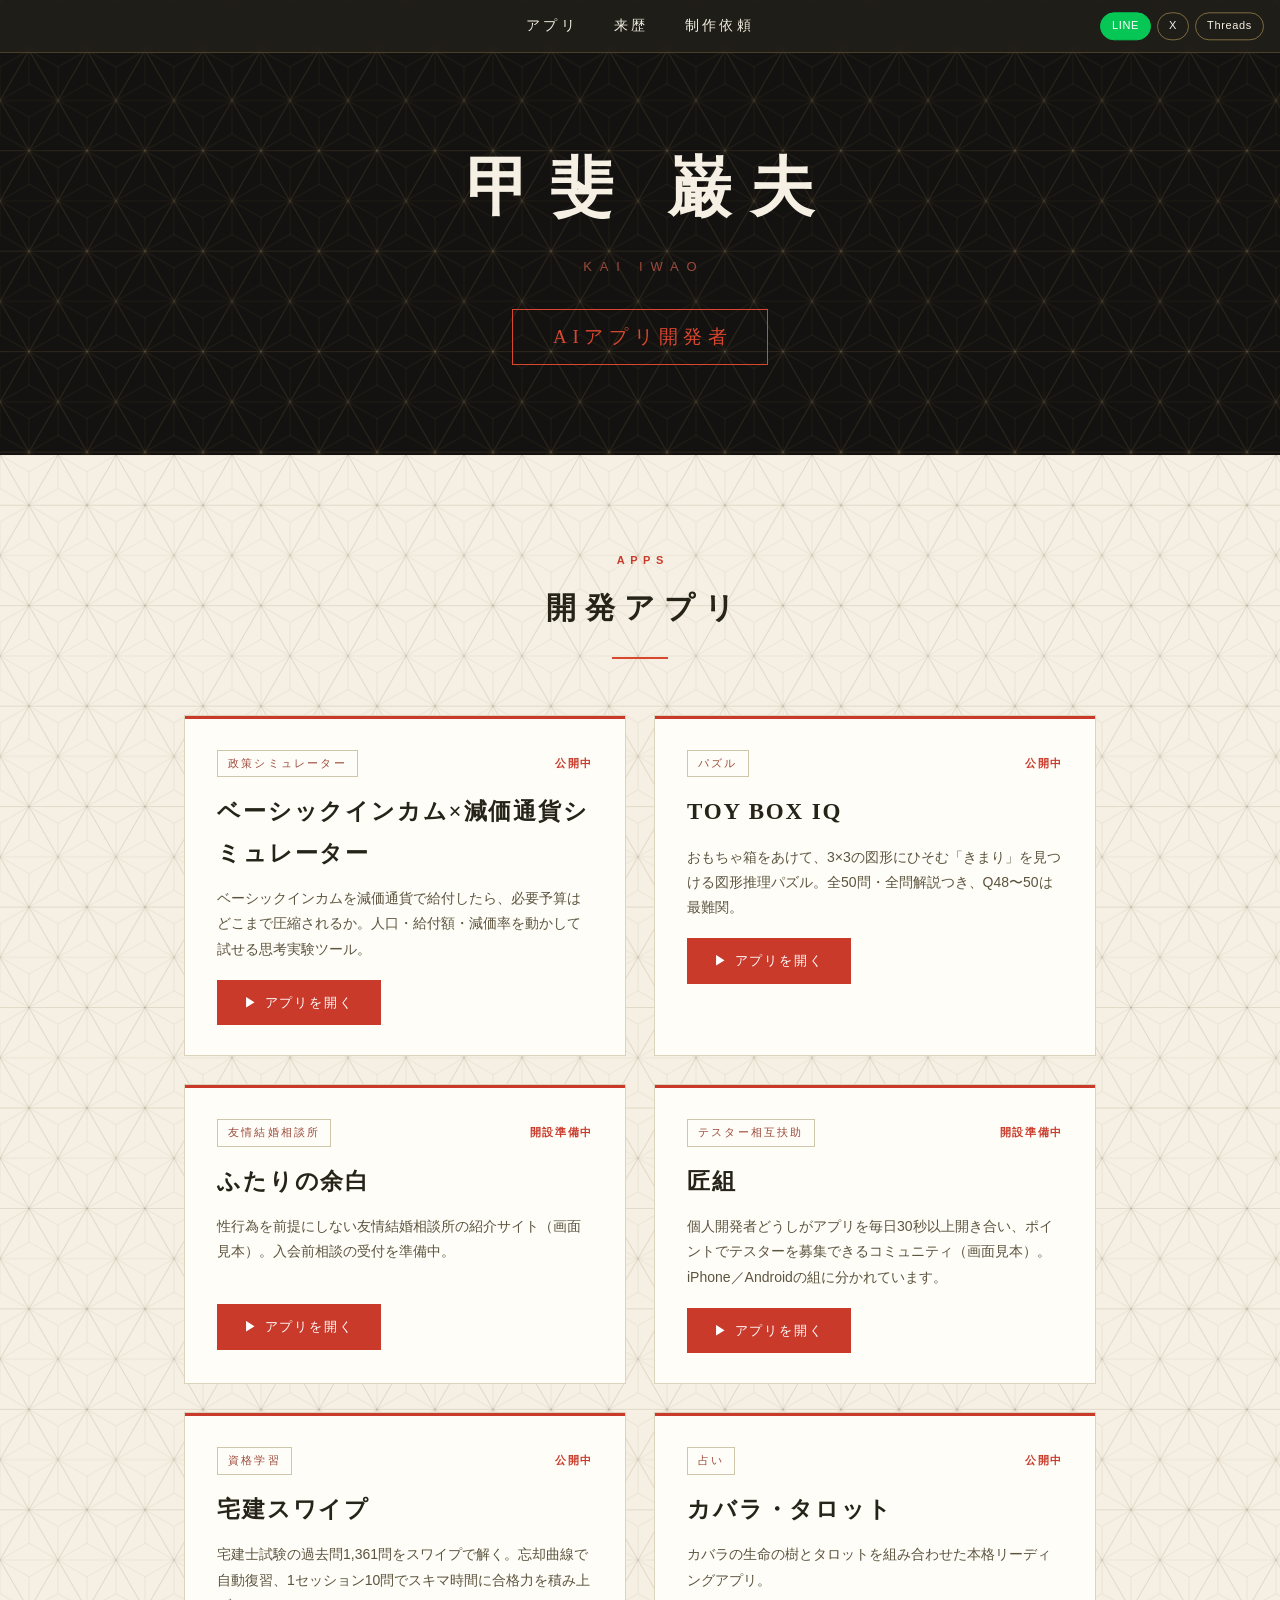
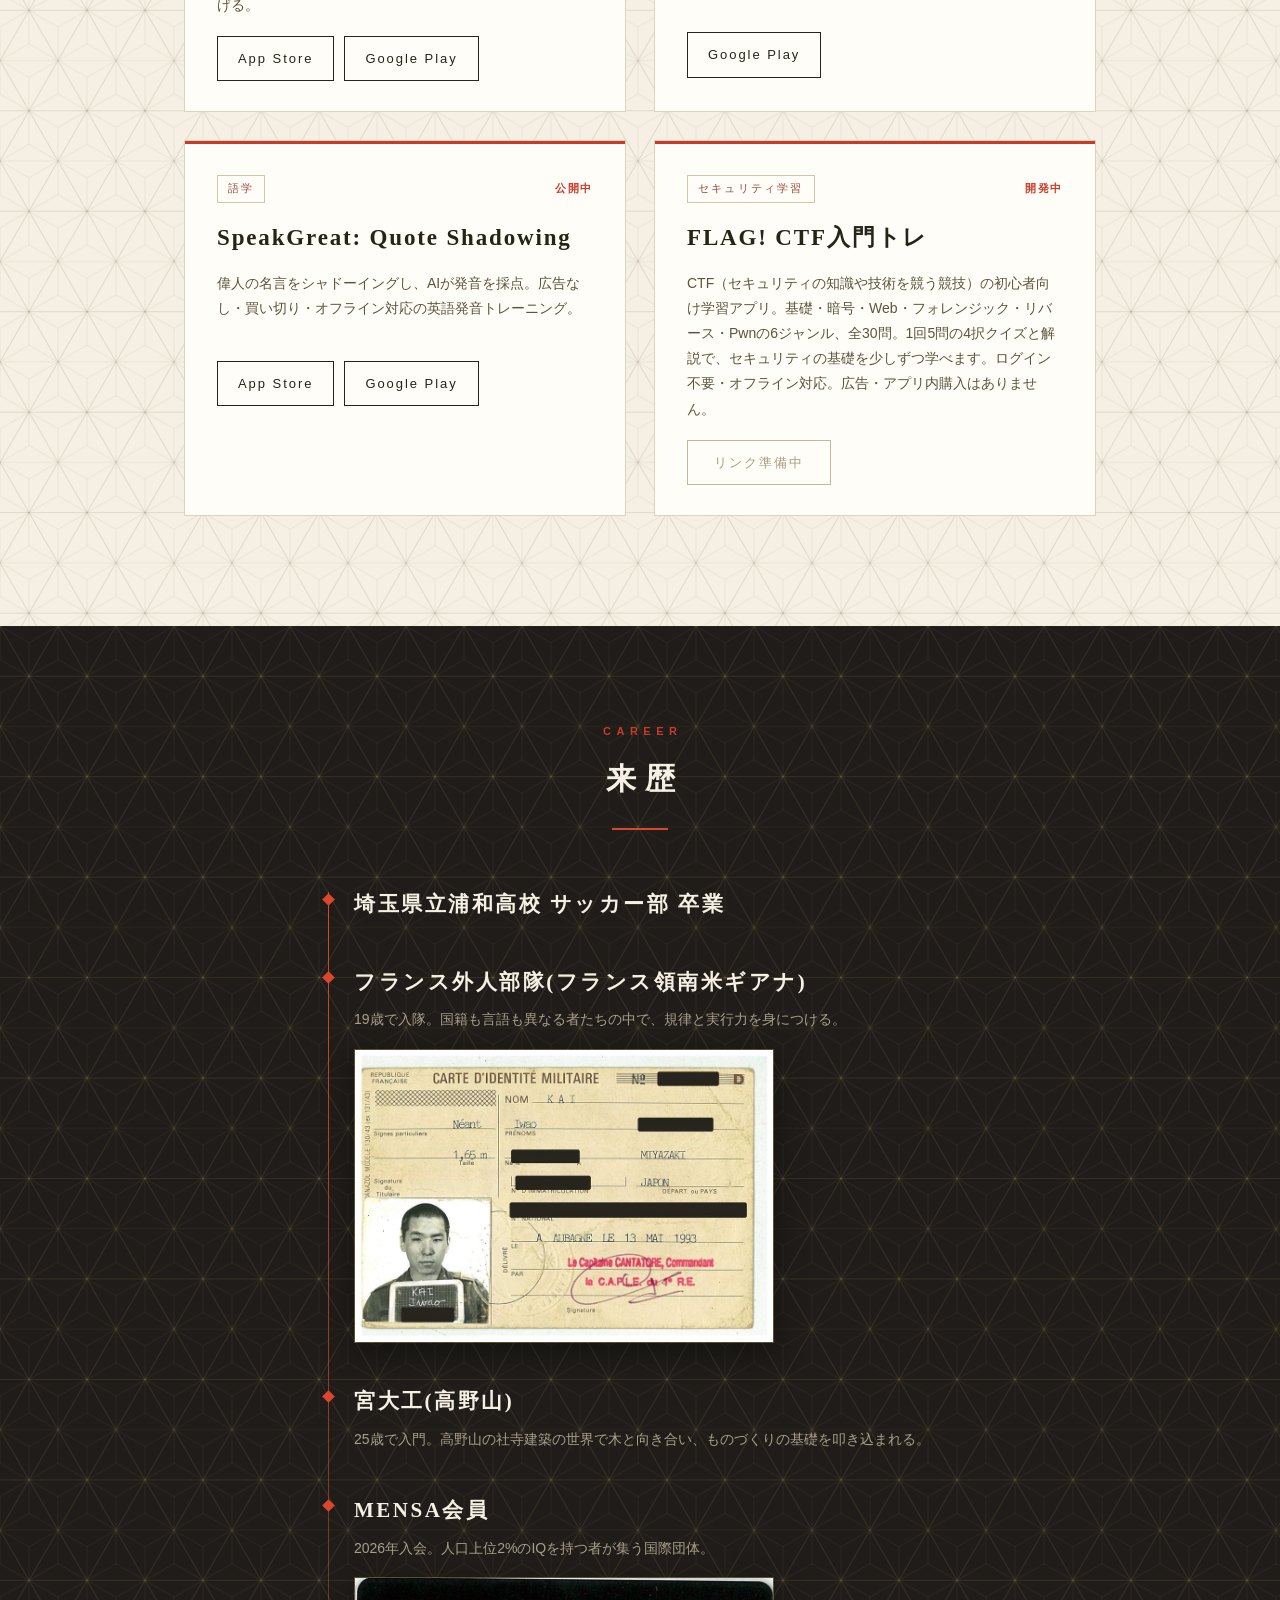
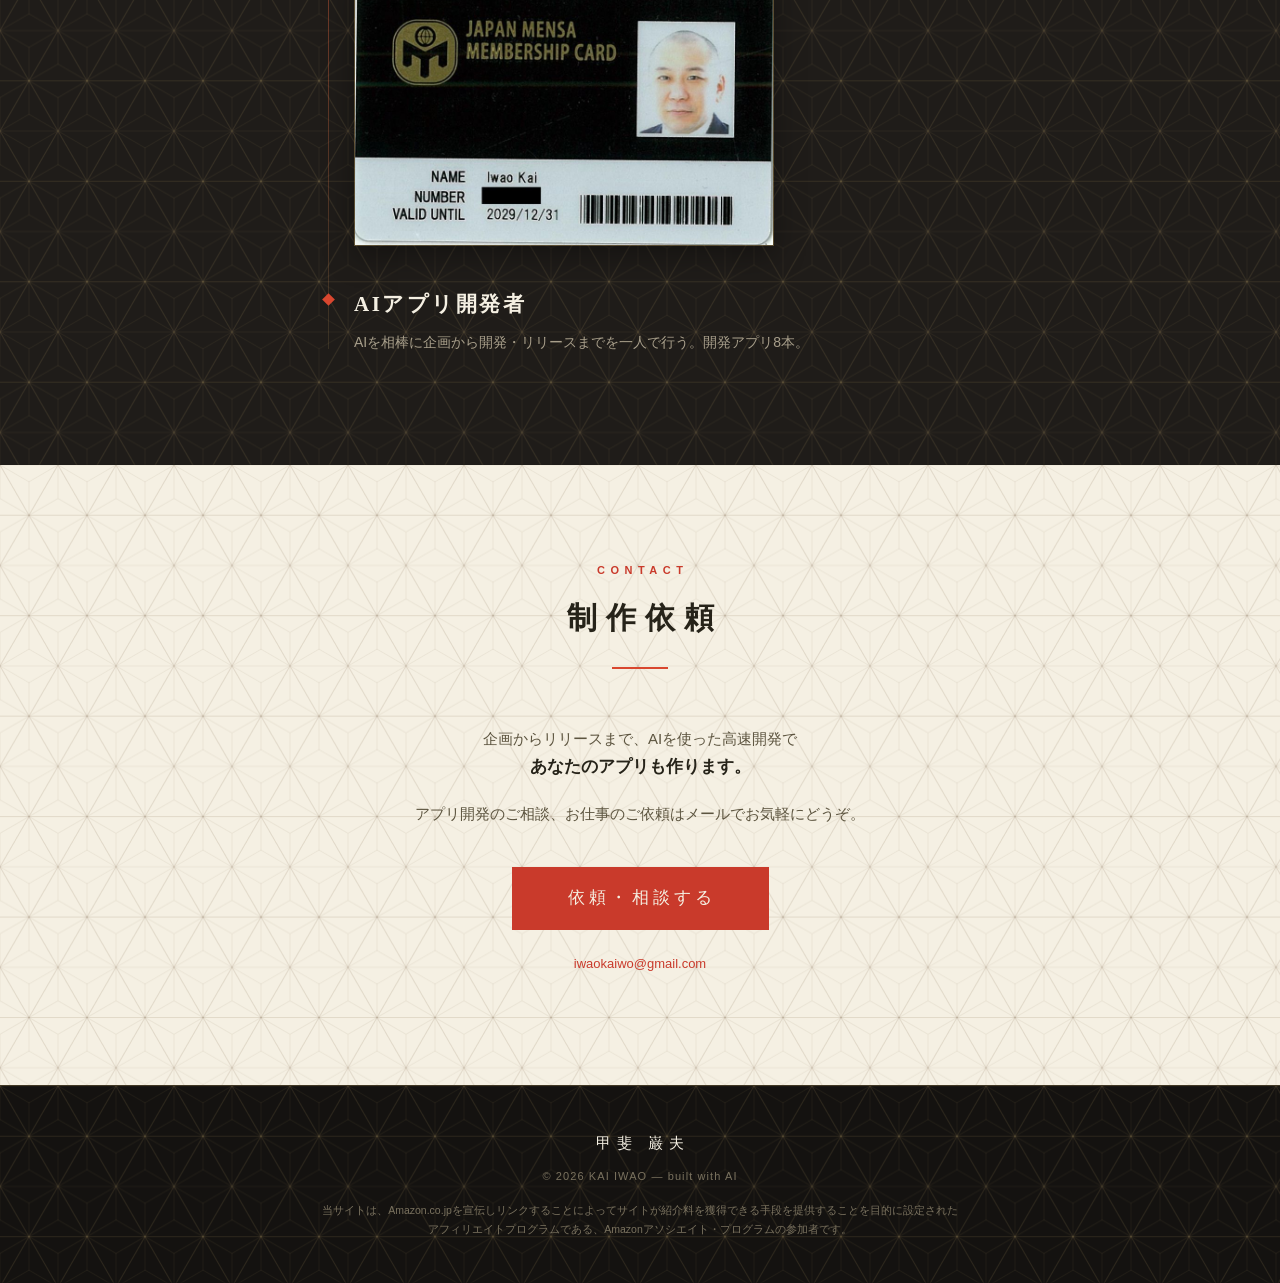
==== commit 46478eb5: "右上に LINE・X・Threads の共有ボタンを追加" ====
--- a/index.html
+++ b/index.html
@@ -8,6 +8,7 @@
 <meta property="og:title" content="甲斐 巌夫 | AIアプリ開発者">
 <meta property="og:description" content="MENSA会員・宮大工(高野山)・フランス外人部隊(フランス領南米ギアナ)。AIでアプリを作る。">
 <meta property="og:type" content="website">
+<meta property="og:url" content="https://iwaokai.github.io/">
 <link rel="icon" href="data:image/svg+xml,%3Csvg xmlns='http://www.w3.org/2000/svg' viewBox='0 0 64 64'%3E%3Crect width='64' height='64' rx='10' fill='%23c93a2b'/%3E%3C/svg%3E">
 
 <script>
@@ -136,6 +137,20 @@
 }
 nav a { color:var(--washi); text-decoration:none; font-size:13.5px; letter-spacing:.25em; }
 nav a:hover { color:var(--gold); }
+/* ---- 共有ボタン(右上) ---- */
+.share-mark { position:absolute; right:16px; top:50%; transform:translateY(-50%); display:flex; gap:6px; }
+.share-mark a {
+  font-size:11px; letter-spacing:.06em; text-decoration:none; color:var(--washi);
+  padding:5px 11px; border:1px solid rgba(201,169,97,.55); border-radius:999px; line-height:1.4;
+}
+.share-mark a:hover { background:var(--gold); border-color:var(--gold); color:var(--sumi); }
+.share-mark a.line { background:#06c755; border-color:#06c755; color:#fff; }
+.share-mark a.line:hover { background:#05a846; border-color:#05a846; color:#fff; }
+@media (max-width:760px){
+  nav { flex-wrap:wrap; gap:14px 22px; padding:12px 16px 10px; }
+  nav a { font-size:12px; letter-spacing:.1em; }
+  .share-mark { position:static; transform:none; width:100%; justify-content:center; }
+}
 
 /* ---- ヒーロー ---- */
 .hero { background:var(--sumi); text-align:center; padding:130px 20px 90px; }
@@ -252,6 +267,11 @@
   <a href="#apps">アプリ</a>
   <a href="#career">来歴</a>
   <a href="#work">制作依頼</a>
+  <div class="share-mark" aria-label="このサイトを共有">
+    <a class="line" id="shareLine" href="#" target="_blank" rel="noopener">LINE</a>
+    <a id="shareX" href="#" target="_blank" rel="noopener">X</a>
+    <a id="shareTh" href="#" target="_blank" rel="noopener">Threads</a>
+  </div>
 </nav>
 
 <header class="hero">
@@ -321,6 +341,16 @@
 document.getElementById("f-copy").textContent = "© " + new Date().getFullYear() + " " + SITE.romaji + " — built with AI";
 document.getElementById("mail-cta").href = "mailto:" + SITE.email;
 document.title = SITE.name + " | " + SITE.title;
+
+/* ---- 共有ボタン（LINE / X / Threads）: 共有するURLは SHARE_URL ---- */
+(function(){
+  const SHARE_URL = "https://iwaokai.github.io/";
+  const u = encodeURIComponent(SHARE_URL);
+  const t = encodeURIComponent(SITE.name + " | " + SITE.title);
+  document.getElementById("shareLine").href = "https://social-plugins.line.me/lineit/share?url=" + u;
+  document.getElementById("shareX").href = "https://twitter.com/intent/tweet?text=" + t + "&url=" + u;
+  document.getElementById("shareTh").href = "https://www.threads.com/intent/post?text=" + t + "%0A" + u;
+})();
 
 const sub = document.getElementById("sub-contact");
 sub.innerHTML = '<a href="mailto:' + SITE.email + '">' + SITE.email + "</a>" +
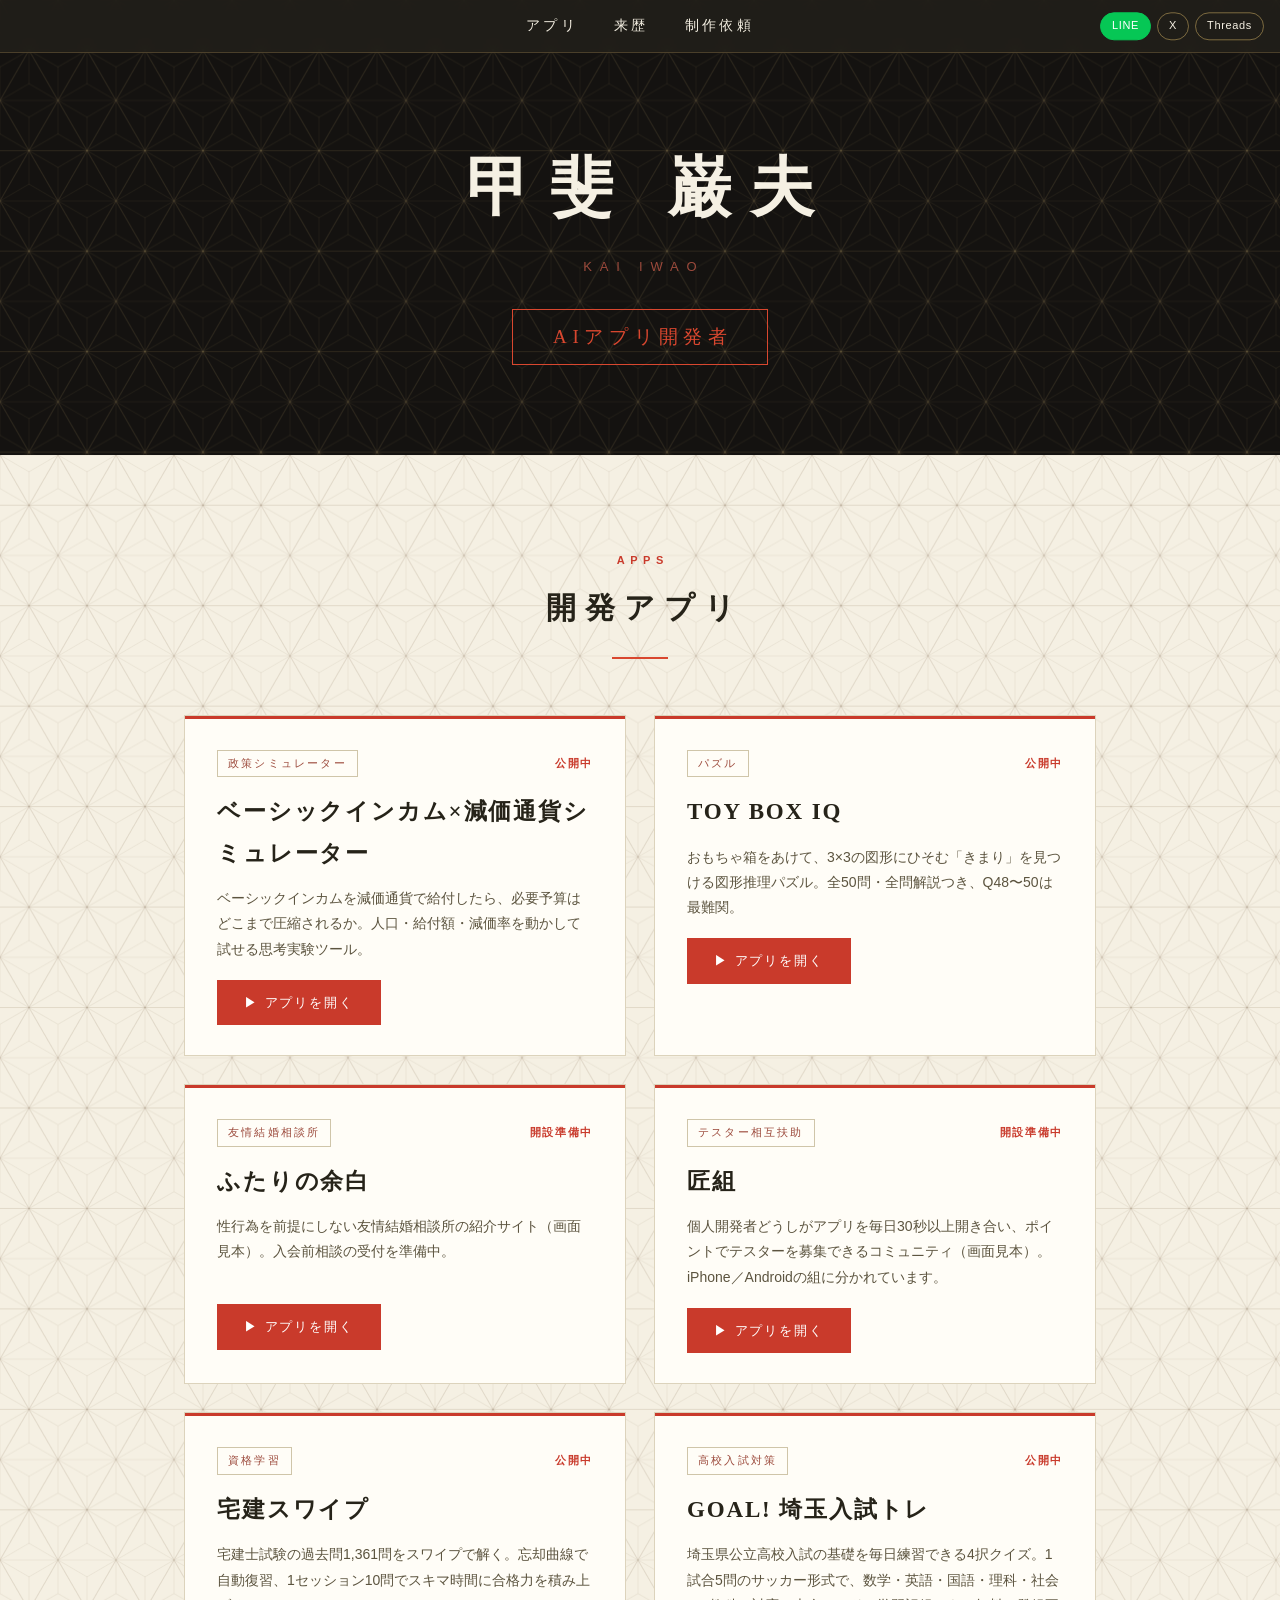
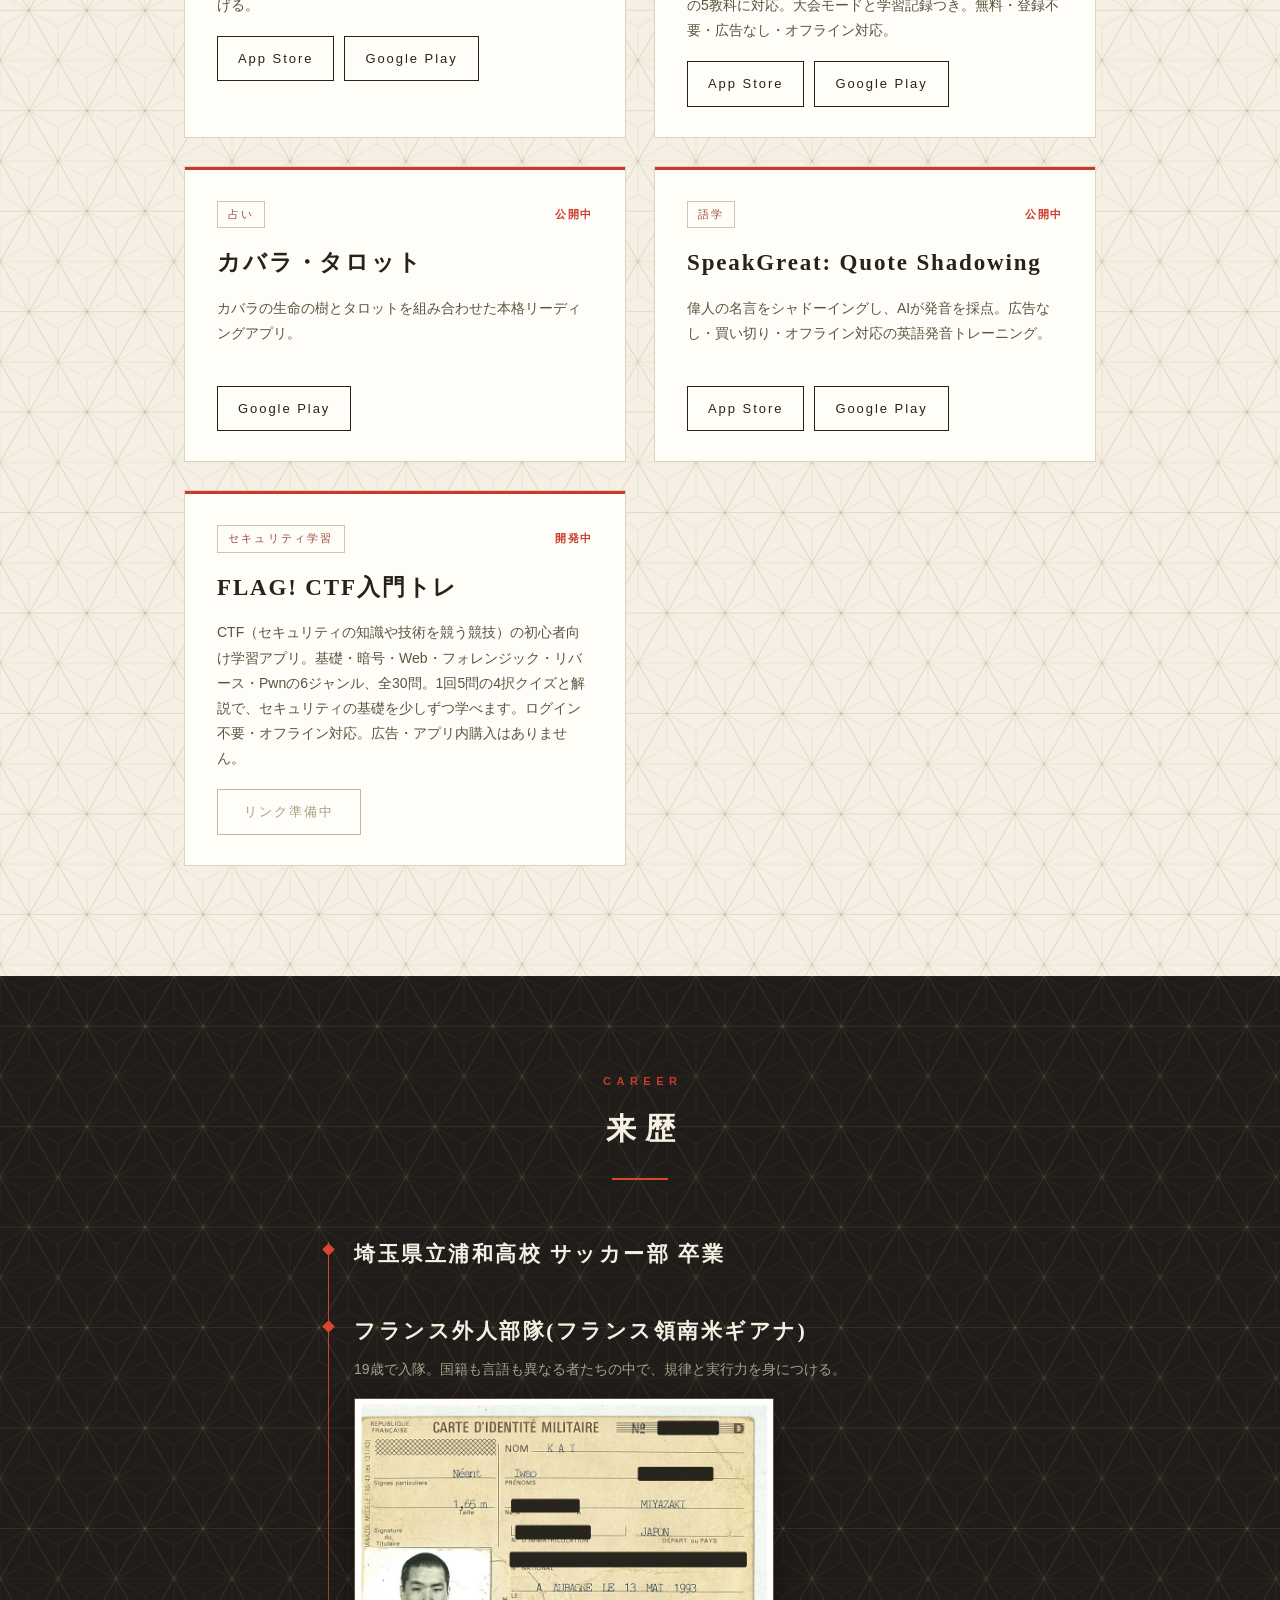
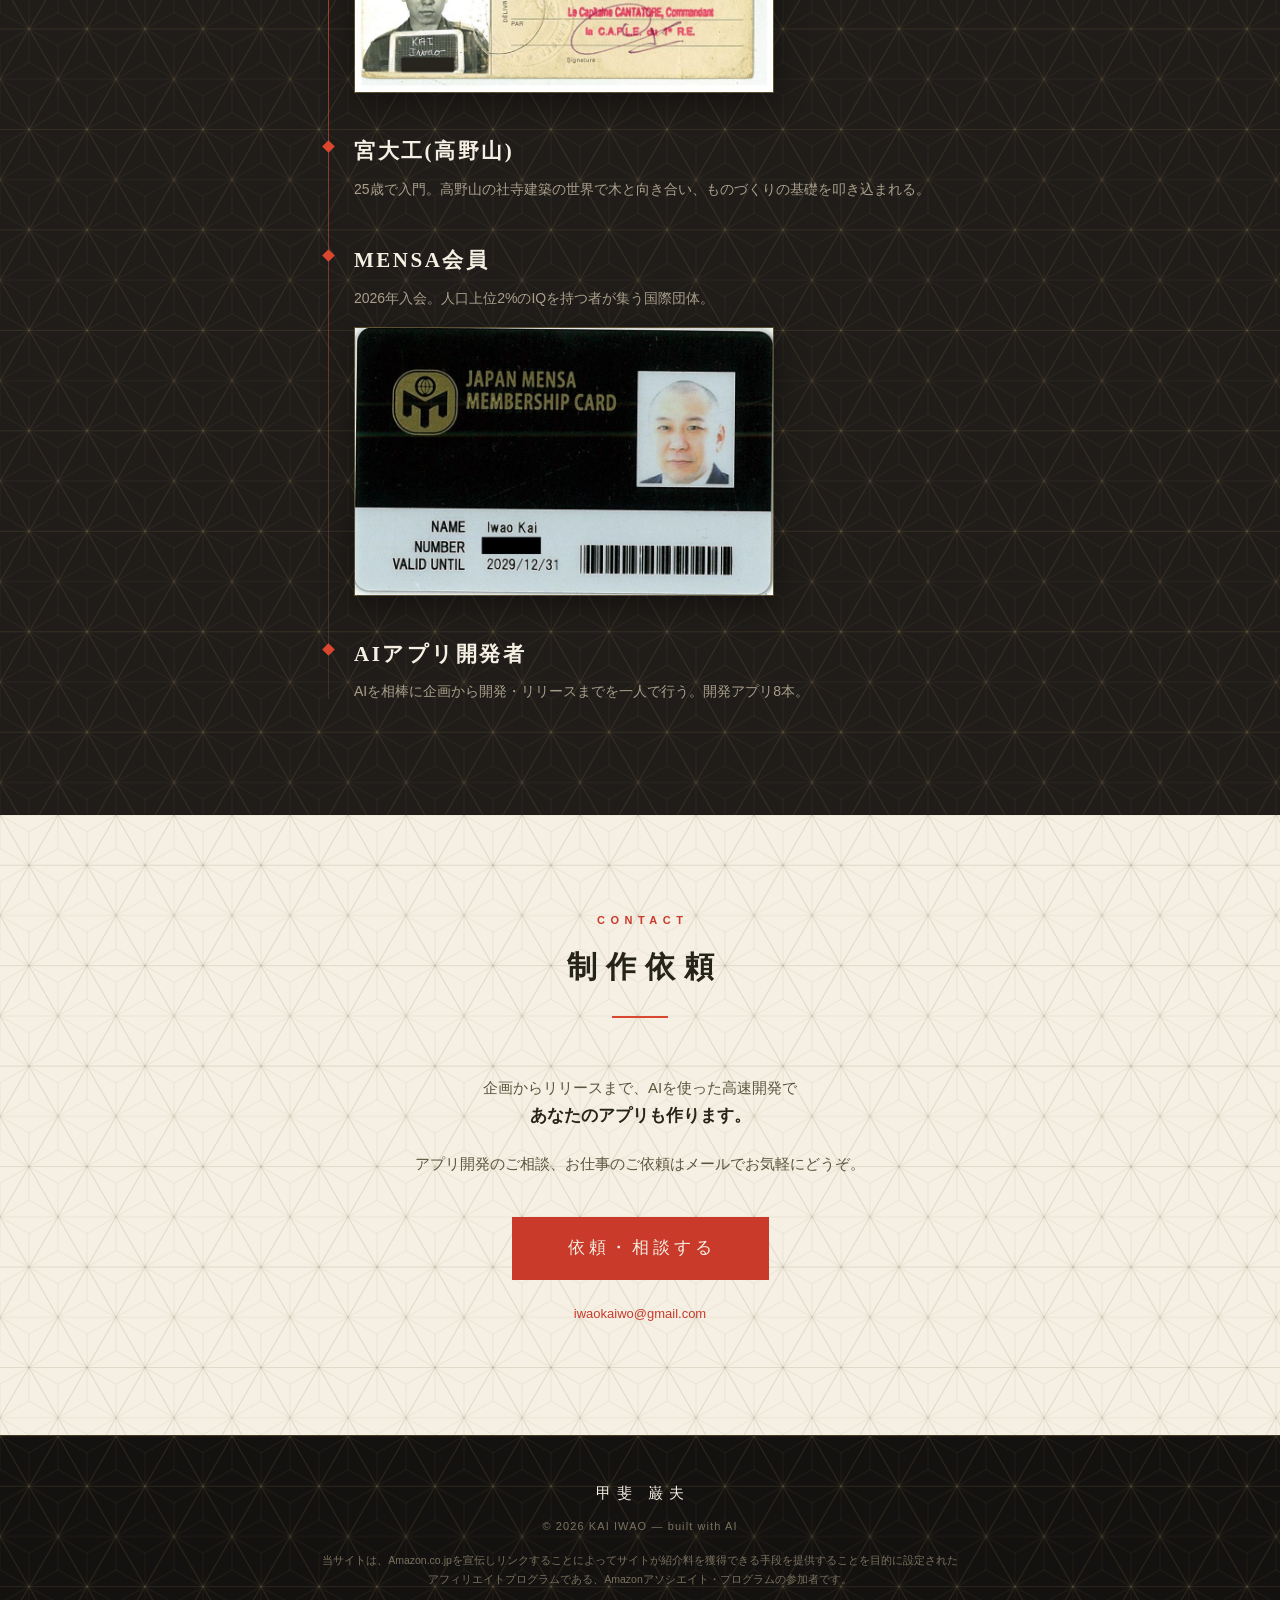
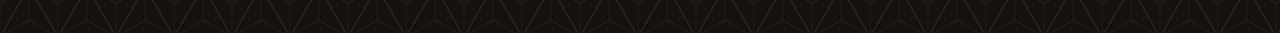
==== commit a74a17e2: "GOAL! 埼玉入試トレを追加" ====
--- a/index.html
+++ b/index.html
@@ -68,6 +68,14 @@
     desc: "宅建士試験の過去問1,361問をスワイプで解く。忘却曲線で自動復習、1セッション10問でスキマ時間に合格力を積み上げる。",
     url:  "https://apps.apple.com/jp/app/%E5%AE%85%E5%BB%BA%E3%82%B9%E3%83%AF%E3%82%A4%E3%83%97/id6791060848",
     android: "https://play.google.com/store/apps/details?id=com.owa.takken_swipe",
+  },
+  {
+    name: "GOAL! 埼玉入試トレ",
+    tag:  "高校入試対策",
+    status: "公開中",
+    desc: "埼玉県公立高校入試の基礎を毎日練習できる4択クイズ。1試合5問のサッカー形式で、数学・英語・国語・理科・社会の5教科に対応。大会モードと学習記録つき。無料・登録不要・広告なし・オフライン対応。",
+    url:  "https://apps.apple.com/us/app/goal-%E5%9F%BC%E7%8E%89%E5%85%A5%E8%A9%A6%E3%83%88%E3%83%AC/id6809903411",
+    android: "https://play.google.com/store/apps/details?id=io.github.iwaokai.saitamagoal",
   },
   {
     name: "カバラ・タロット",
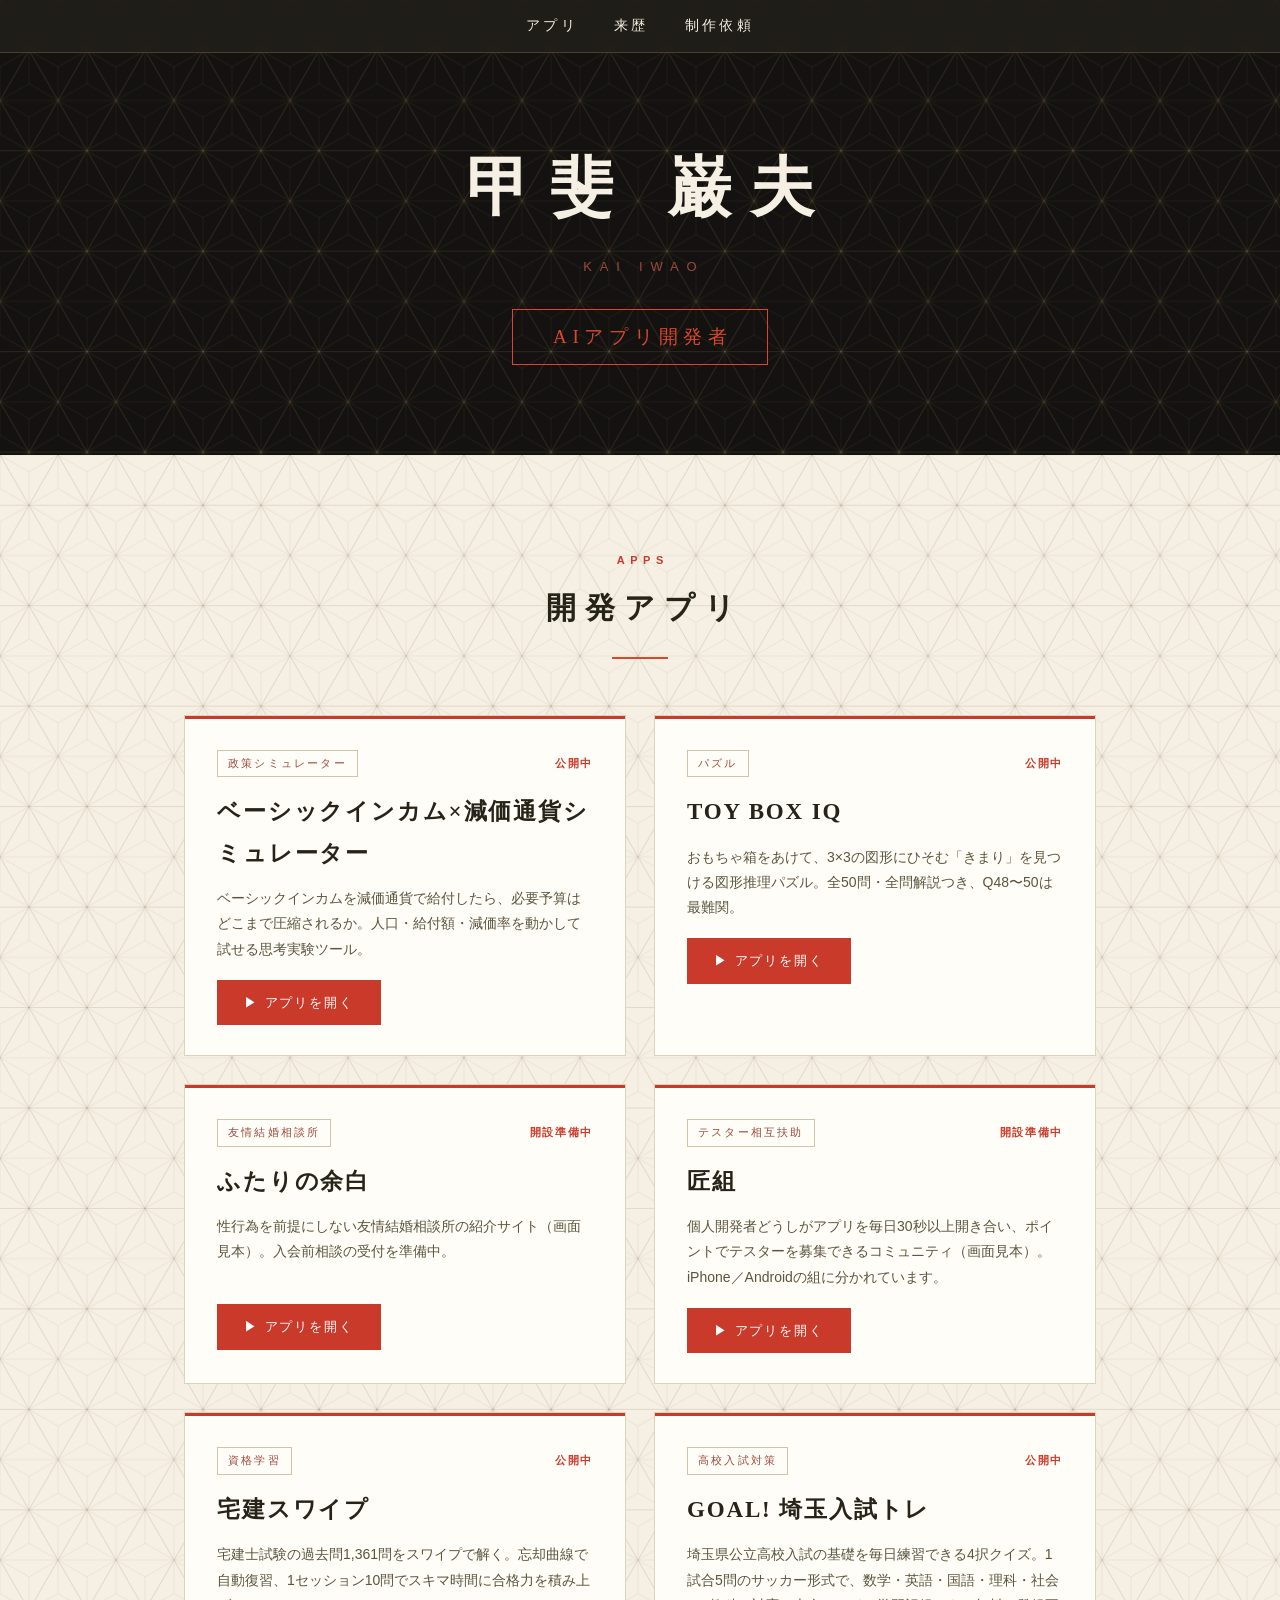
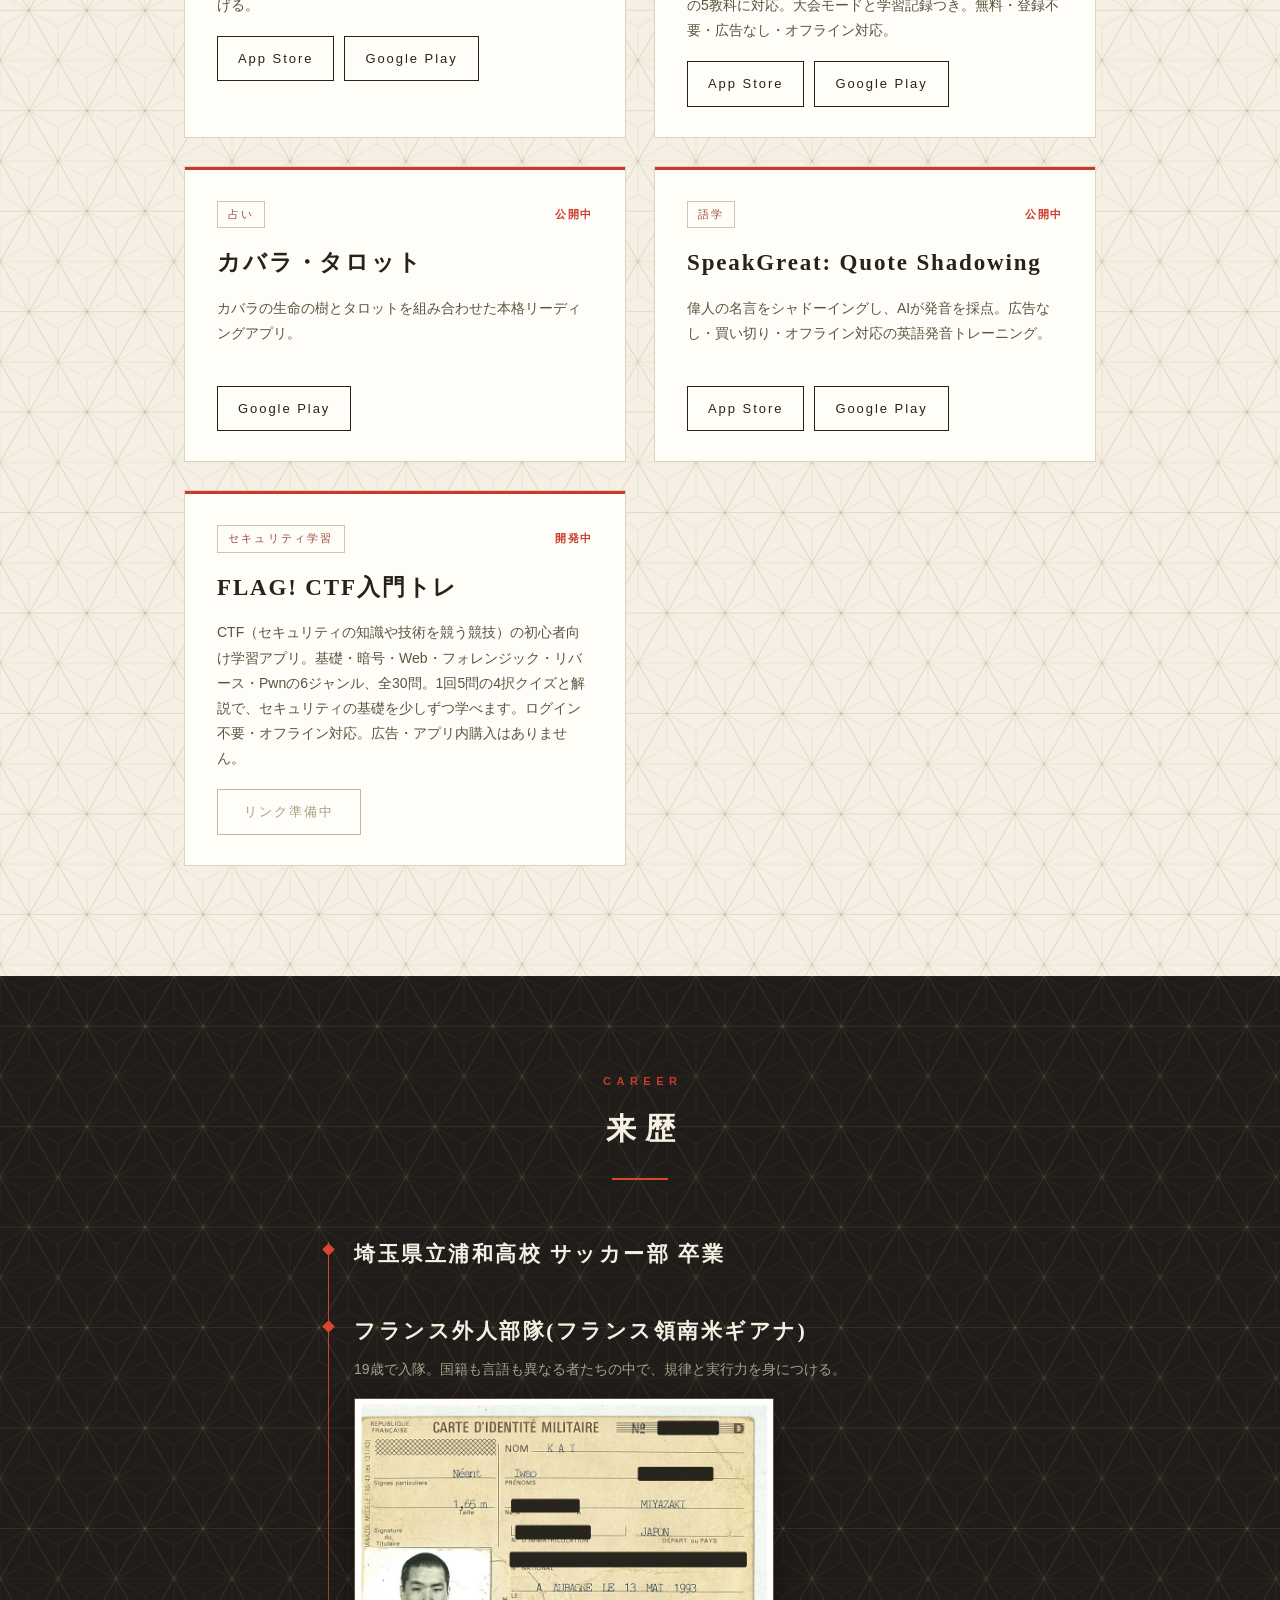
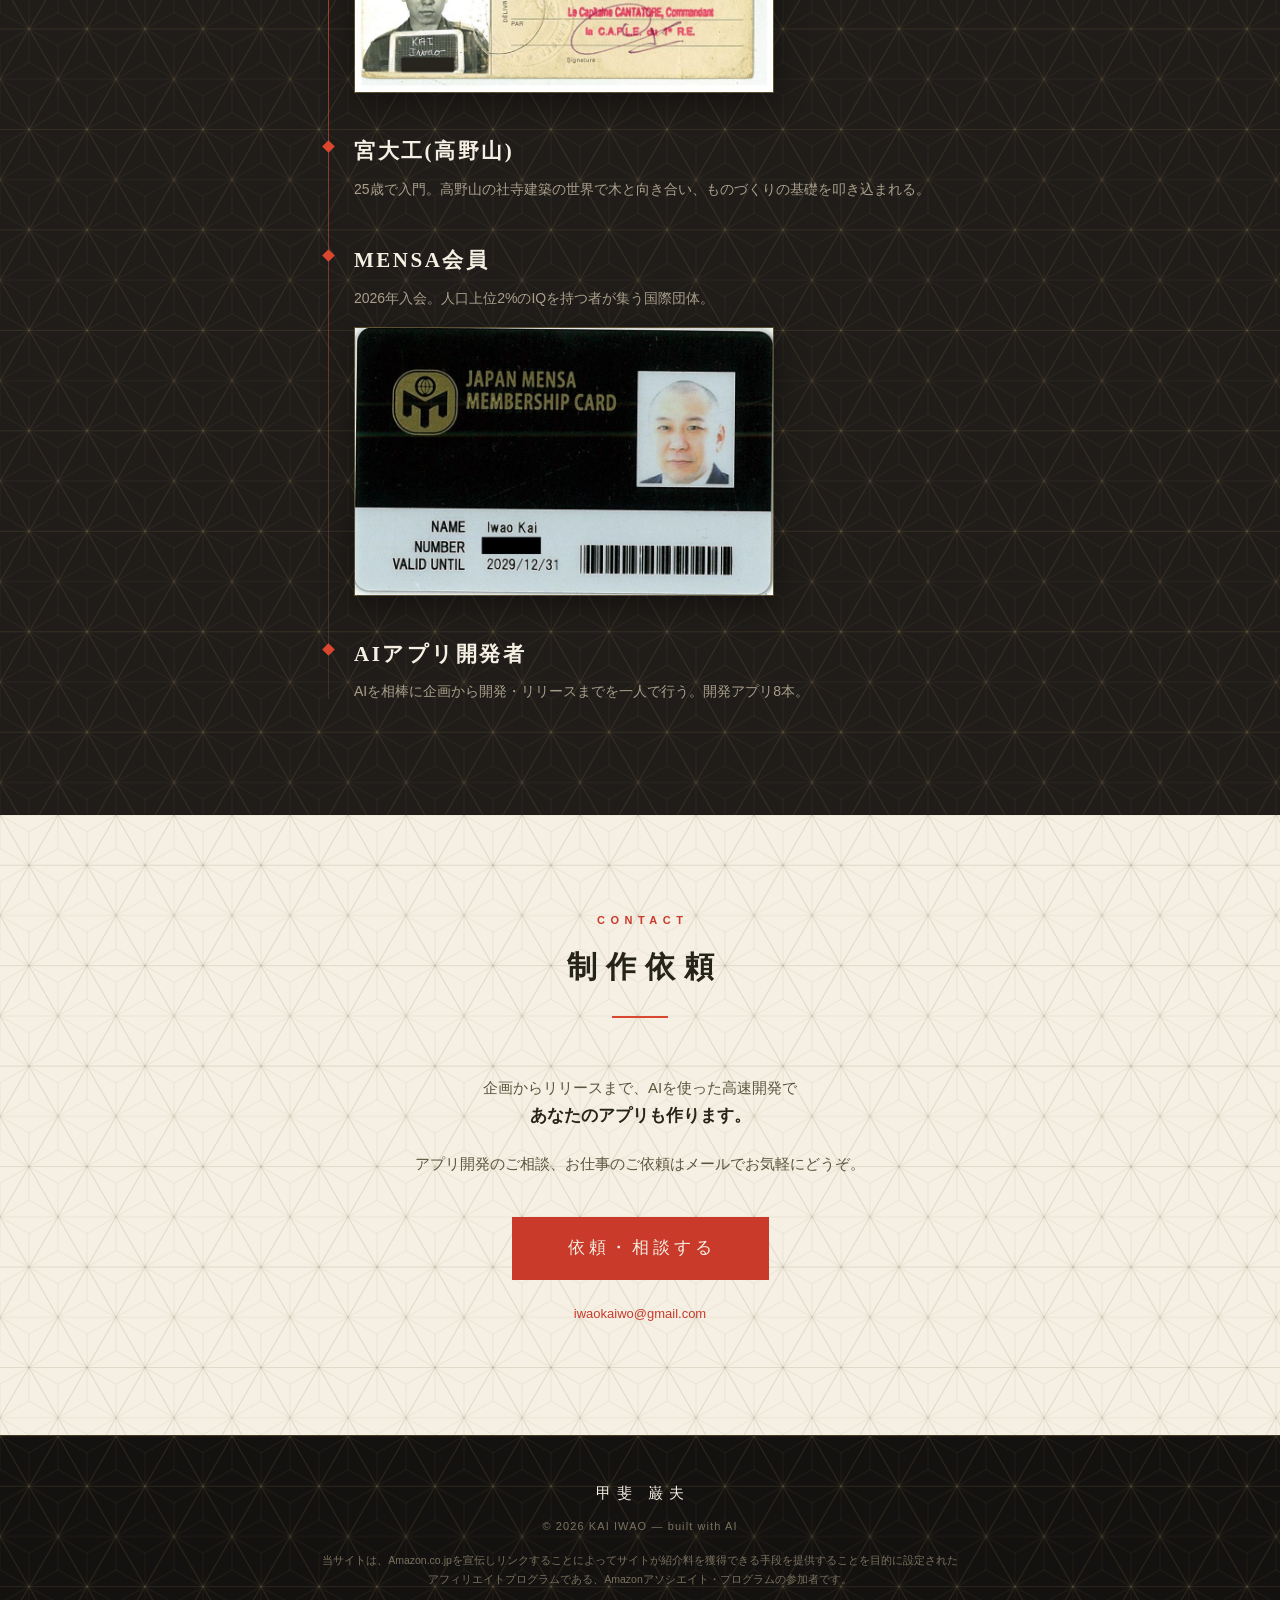
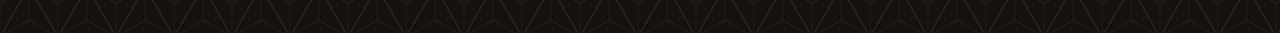
==== commit c116b7b2: "共有ボタン（LINE・X・Threads）を削除" ====
--- a/index.html
+++ b/index.html
@@ -145,20 +145,6 @@
 }
 nav a { color:var(--washi); text-decoration:none; font-size:13.5px; letter-spacing:.25em; }
 nav a:hover { color:var(--gold); }
-/* ---- 共有ボタン(右上) ---- */
-.share-mark { position:absolute; right:16px; top:50%; transform:translateY(-50%); display:flex; gap:6px; }
-.share-mark a {
-  font-size:11px; letter-spacing:.06em; text-decoration:none; color:var(--washi);
-  padding:5px 11px; border:1px solid rgba(201,169,97,.55); border-radius:999px; line-height:1.4;
-}
-.share-mark a:hover { background:var(--gold); border-color:var(--gold); color:var(--sumi); }
-.share-mark a.line { background:#06c755; border-color:#06c755; color:#fff; }
-.share-mark a.line:hover { background:#05a846; border-color:#05a846; color:#fff; }
-@media (max-width:760px){
-  nav { flex-wrap:wrap; gap:14px 22px; padding:12px 16px 10px; }
-  nav a { font-size:12px; letter-spacing:.1em; }
-  .share-mark { position:static; transform:none; width:100%; justify-content:center; }
-}
 
 /* ---- ヒーロー ---- */
 .hero { background:var(--sumi); text-align:center; padding:130px 20px 90px; }
@@ -275,11 +261,6 @@
   <a href="#apps">アプリ</a>
   <a href="#career">来歴</a>
   <a href="#work">制作依頼</a>
-  <div class="share-mark" aria-label="このサイトを共有">
-    <a class="line" id="shareLine" href="#" target="_blank" rel="noopener">LINE</a>
-    <a id="shareX" href="#" target="_blank" rel="noopener">X</a>
-    <a id="shareTh" href="#" target="_blank" rel="noopener">Threads</a>
-  </div>
 </nav>
 
 <header class="hero">
@@ -349,17 +330,6 @@
 document.getElementById("f-copy").textContent = "© " + new Date().getFullYear() + " " + SITE.romaji + " — built with AI";
 document.getElementById("mail-cta").href = "mailto:" + SITE.email;
 document.title = SITE.name + " | " + SITE.title;
-
-/* ---- 共有ボタン（LINE / X / Threads）: 共有するURLは SHARE_URL ---- */
-(function(){
-  const SHARE_URL = "https://iwaokai.github.io/";
-  const u = encodeURIComponent(SHARE_URL);
-  const t = encodeURIComponent(SITE.name + " | " + SITE.title);
-  document.getElementById("shareLine").href = "https://social-plugins.line.me/lineit/share?url=" + u;
-  document.getElementById("shareX").href = "https://twitter.com/intent/tweet?text=" + t + "&url=" + u;
-  document.getElementById("shareTh").href = "https://www.threads.com/intent/post?text=" + t + "%0A" + u;
-})();
-
 const sub = document.getElementById("sub-contact");
 sub.innerHTML = '<a href="mailto:' + SITE.email + '">' + SITE.email + "</a>" +
   (SITE.x_url ? ' &nbsp;/&nbsp; <a href="' + SITE.x_url + '" target="_blank" rel="noopener">X (Twitter)</a>' : "");
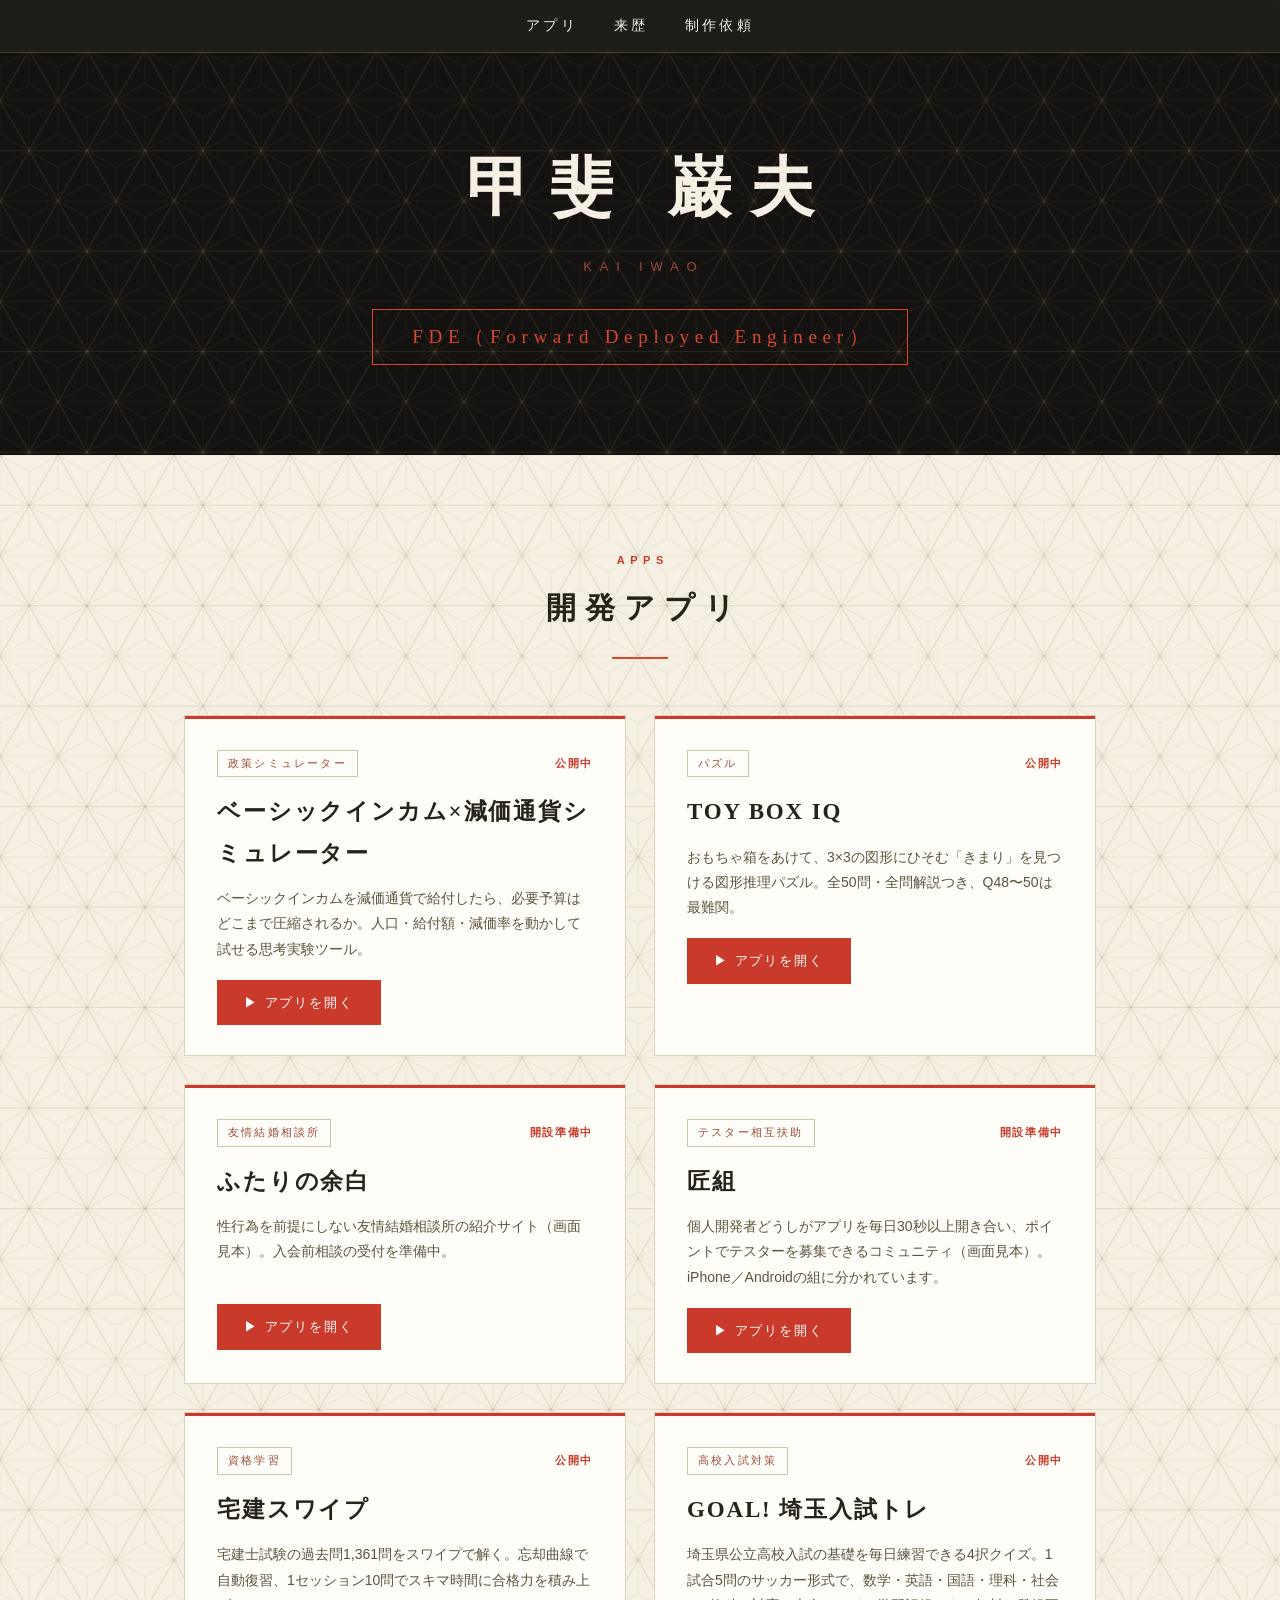
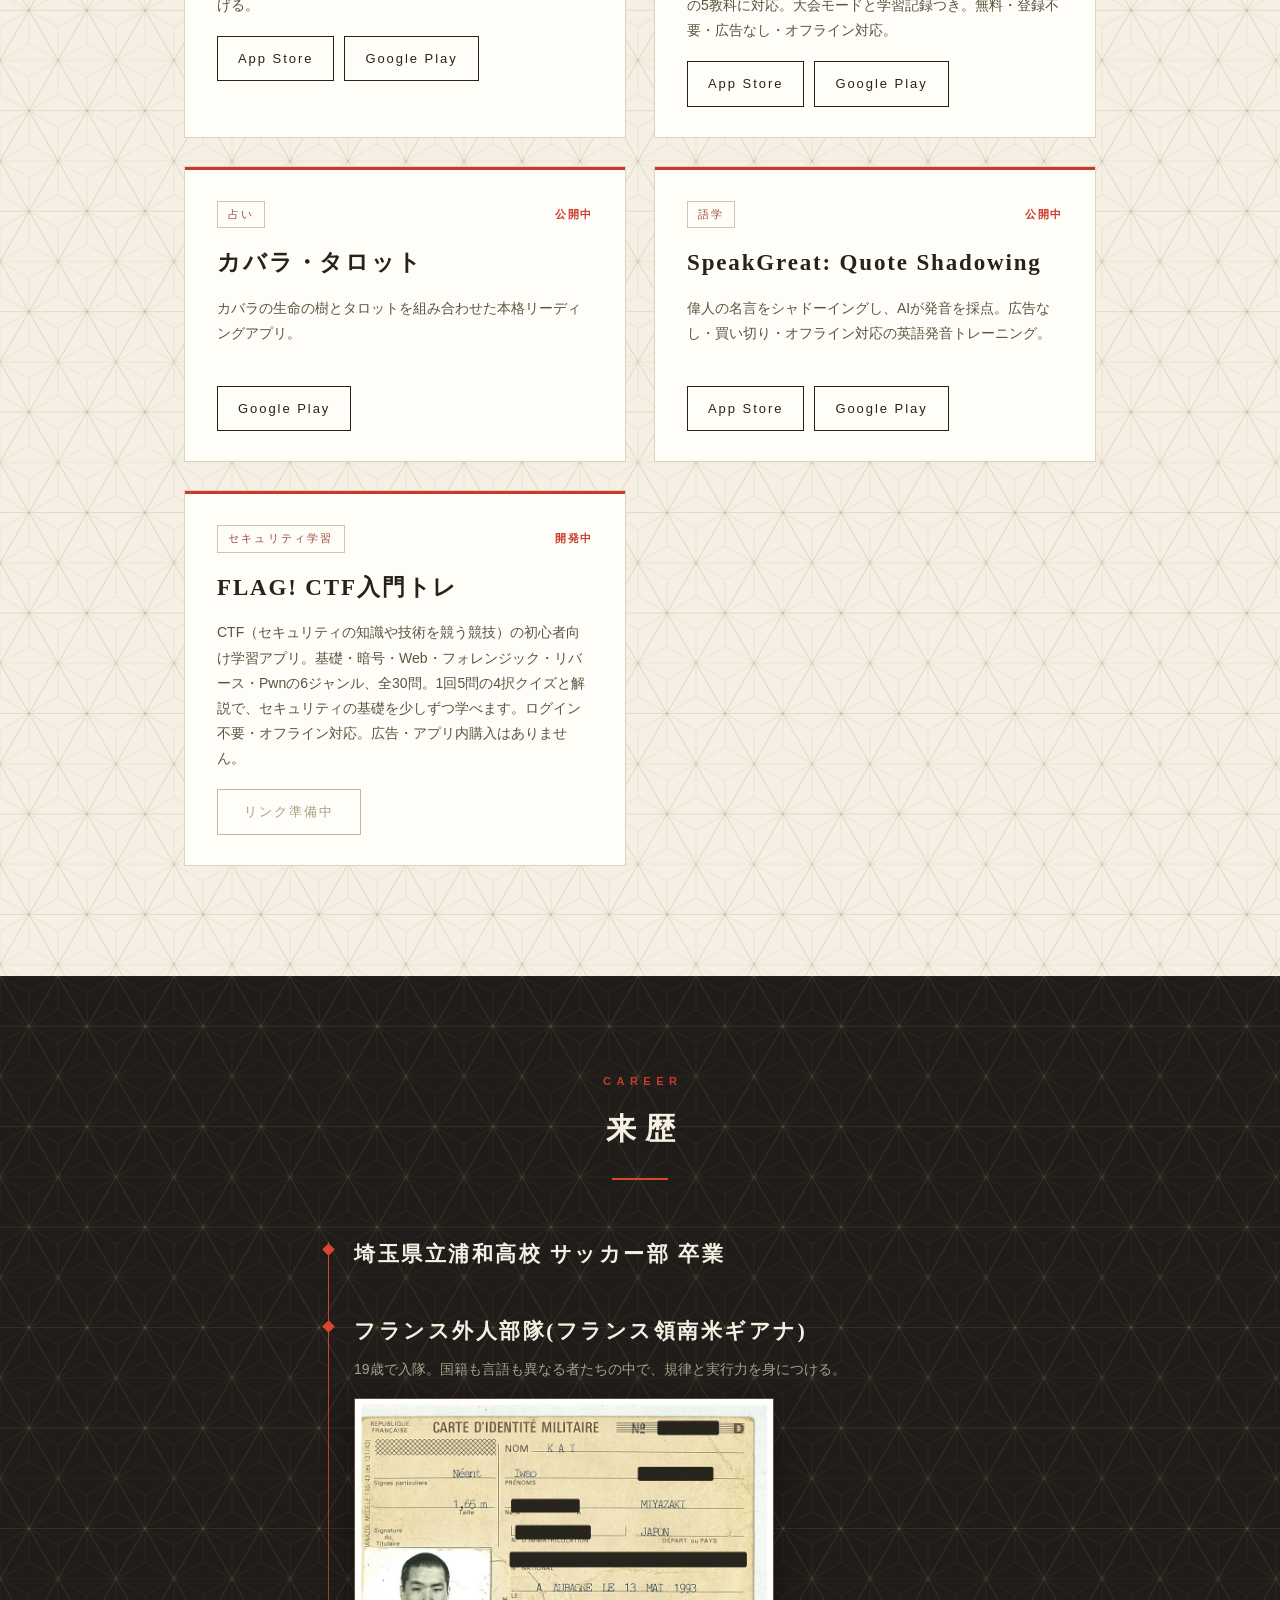
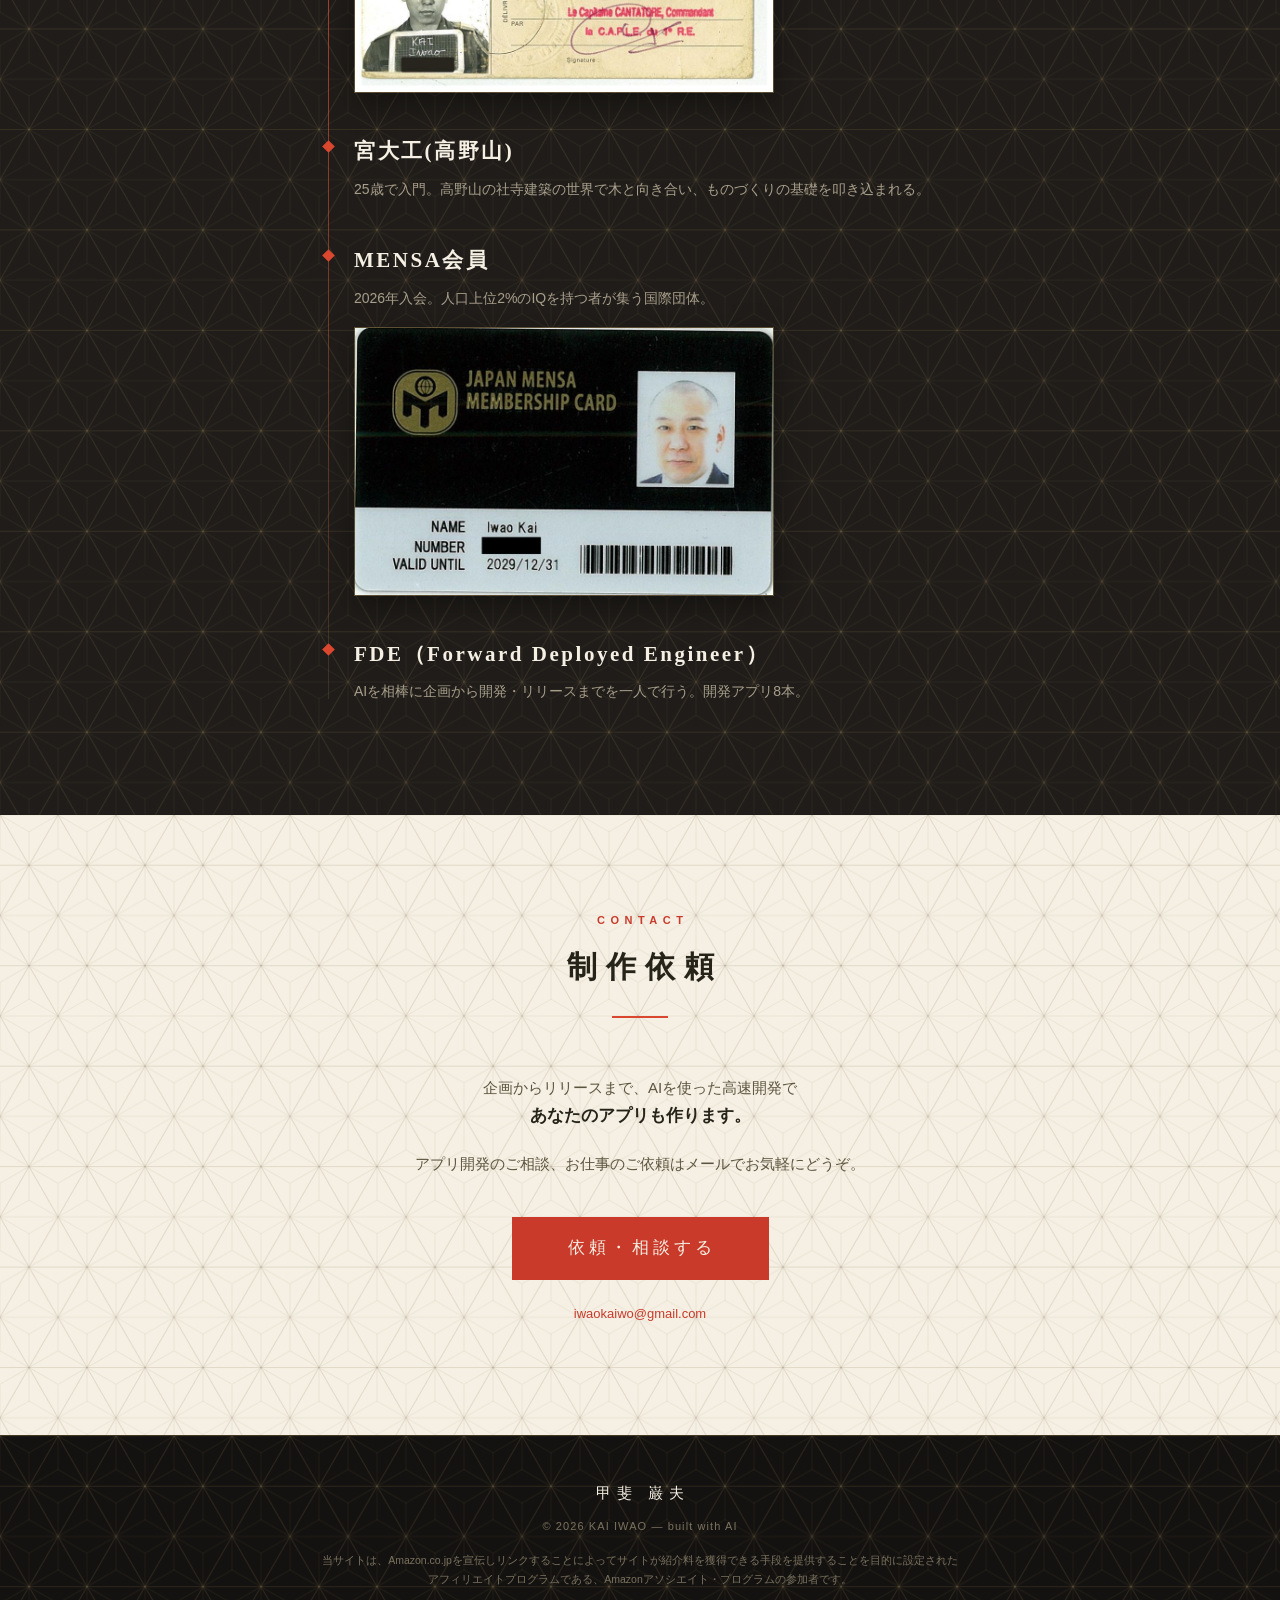
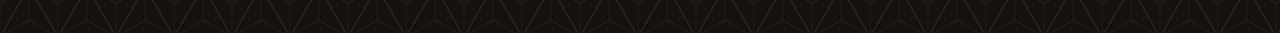
==== commit 8598b219: "肩書きを FDE（Forward Deployed Engineer）に変更" ====
--- a/index.html
+++ b/index.html
@@ -3,9 +3,9 @@
 <head>
 <meta charset="UTF-8">
 <meta name="viewport" content="width=device-width, initial-scale=1.0">
-<title>甲斐 巌夫 | AIアプリ開発者</title>
-<meta name="description" content="MENSA会員・宮大工(高野山)・フランス外人部隊(フランス領南米ギアナ)。異色の経歴を持つAIアプリ開発者・甲斐巌夫(イワオ)の開発アプリ一覧。">
-<meta property="og:title" content="甲斐 巌夫 | AIアプリ開発者">
+<title>甲斐 巌夫 | FDE（Forward Deployed Engineer）</title>
+<meta name="description" content="MENSA会員・宮大工(高野山)・フランス外人部隊(フランス領南米ギアナ)。異色の経歴を持つFDE（Forward Deployed Engineer）・甲斐巌夫(イワオ)の開発アプリ一覧。">
+<meta property="og:title" content="甲斐 巌夫 | FDE（Forward Deployed Engineer）">
 <meta property="og:description" content="MENSA会員・宮大工(高野山)・フランス外人部隊(フランス領南米ギアナ)。AIでアプリを作る。">
 <meta property="og:type" content="website">
 <meta property="og:url" content="https://iwaokai.github.io/">
@@ -23,7 +23,7 @@
 const SITE = {
   name:   "甲斐 巌夫",         // 表示名
   romaji: "KAI IWAO",
-  title:  "AIアプリ開発者",
+  title:  "FDE（Forward Deployed Engineer）",
   email:  "iwaokaiwo@gmail.com",
   x_url:  "",                  // X(Twitter)のURL。空なら非表示
 };
@@ -109,7 +109,7 @@
   { t: "宮大工(高野山)",         d: "25歳で入門。高野山の社寺建築の世界で木と向き合い、ものづくりの基礎を叩き込まれる。" },
   { t: "MENSA会員",              d: "2026年入会。人口上位2%のIQを持つ者が集う国際団体。",
     img: "./card-mensa.jpg", alt: "JAPAN MENSA 会員証" },
-  { t: "AIアプリ開発者",         d: "AIを相棒に企画から開発・リリースまでを一人で行う。開発アプリ8本。" },
+  { t: "FDE（Forward Deployed Engineer）", d: "AIを相棒に企画から開発・リリースまでを一人で行う。開発アプリ8本。" },
 ];
 </script>
 
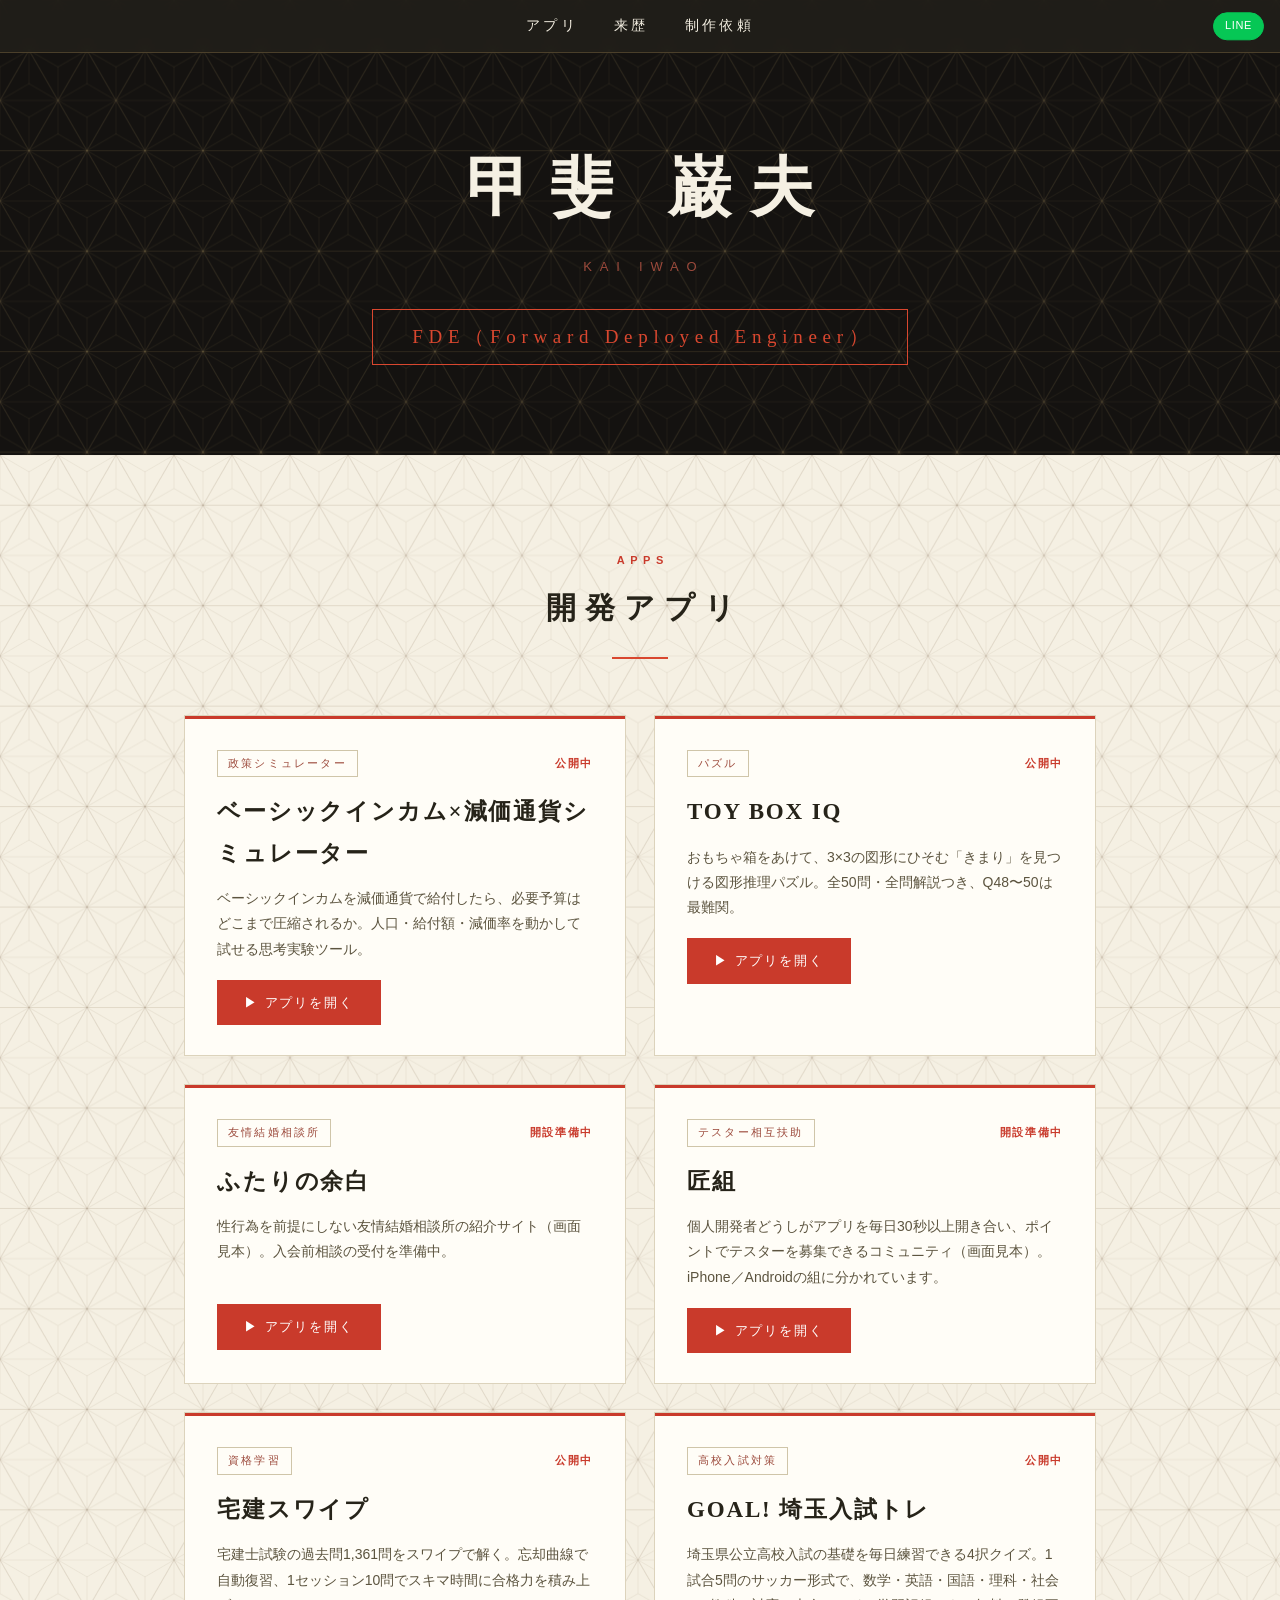
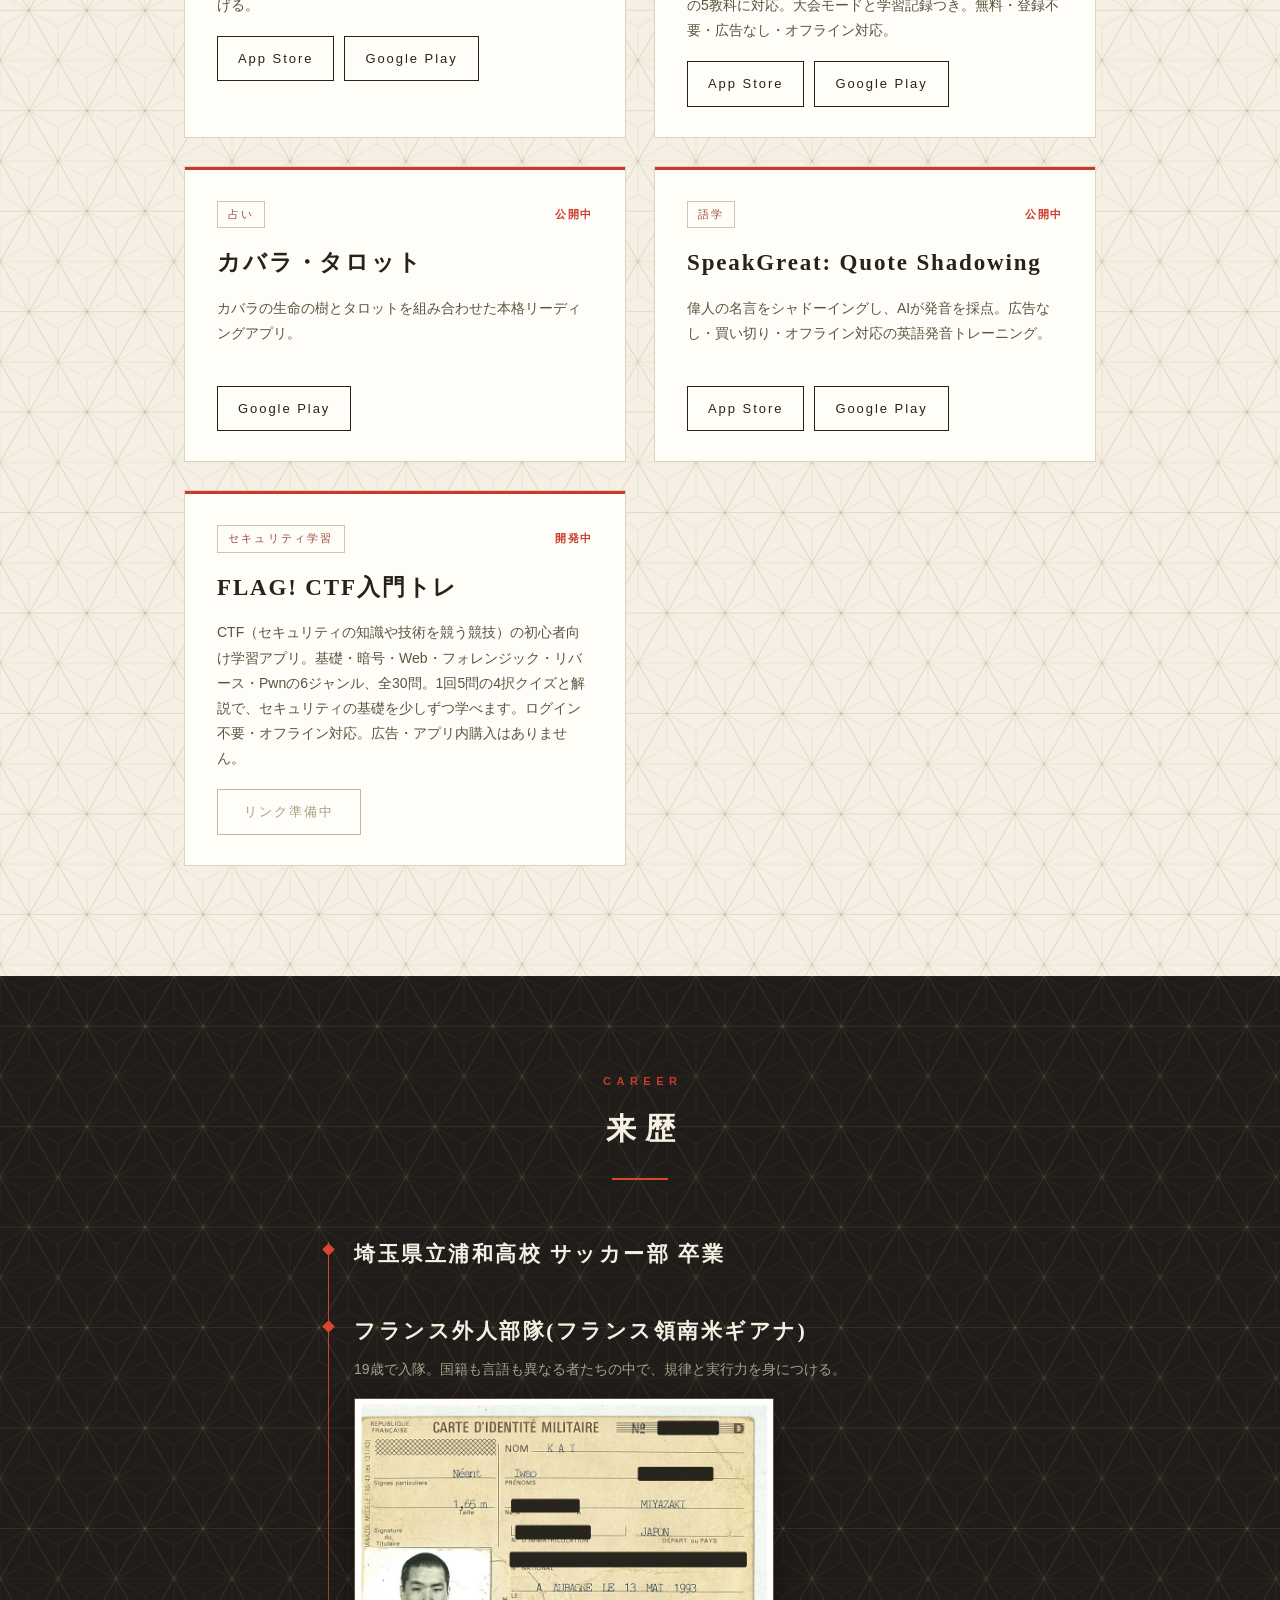
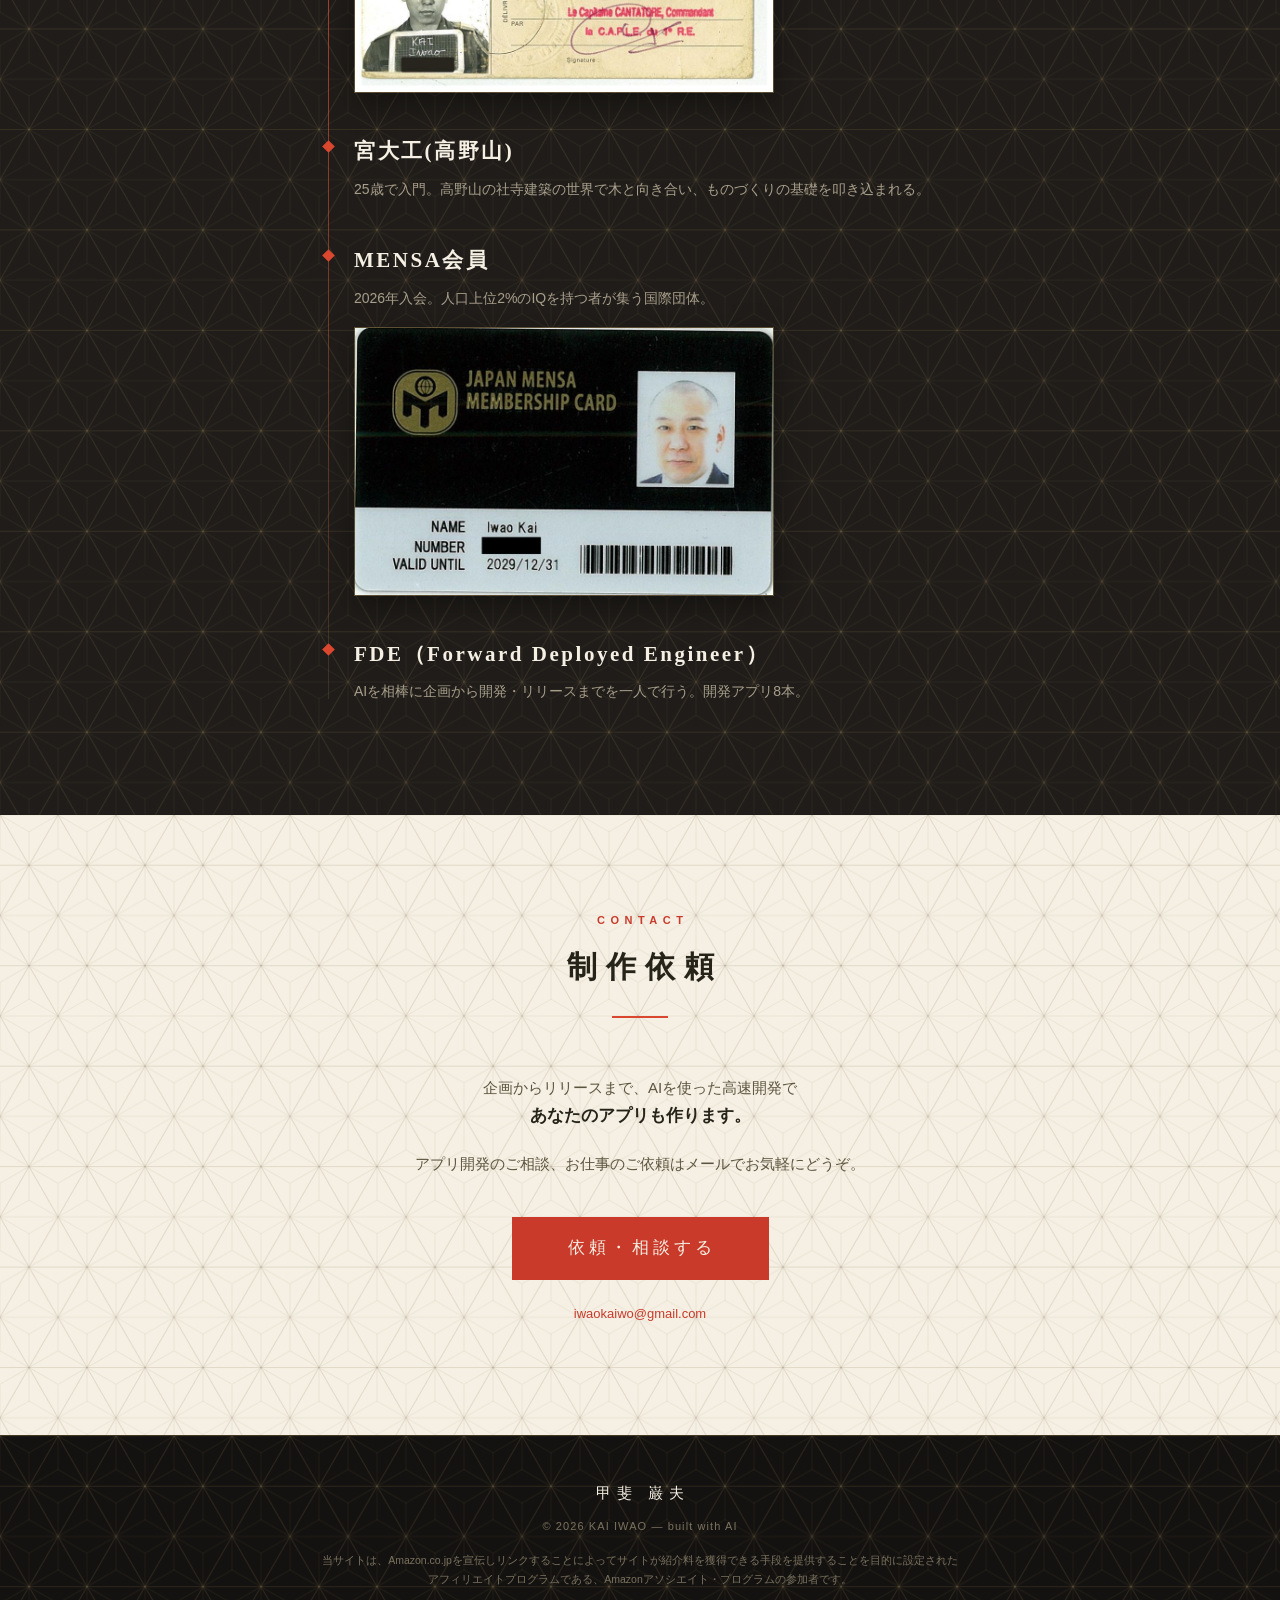
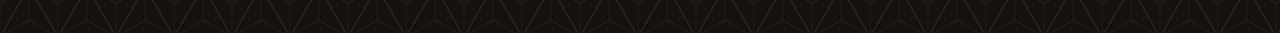
==== commit aa8590e6: "右上に LINE 共有ボタンを追加" ====
--- a/index.html
+++ b/index.html
@@ -145,6 +145,18 @@
 }
 nav a { color:var(--washi); text-decoration:none; font-size:13.5px; letter-spacing:.25em; }
 nav a:hover { color:var(--gold); }
+/* ---- 共有ボタン(右上・LINE) ---- */
+.share-mark { position:absolute; right:16px; top:50%; transform:translateY(-50%); display:flex; gap:6px; }
+.share-mark a {
+  font-size:11px; letter-spacing:.06em; text-decoration:none; color:#fff;
+  padding:5px 11px; border-radius:999px; line-height:1.4; background:#06c755; border:1px solid #06c755;
+}
+.share-mark a:hover { background:#05a846; border-color:#05a846; }
+@media (max-width:760px){
+  nav { flex-wrap:wrap; gap:14px 22px; padding:12px 16px 10px; }
+  nav a { font-size:12px; letter-spacing:.1em; }
+  .share-mark { position:static; transform:none; width:100%; justify-content:center; }
+}
 
 /* ---- ヒーロー ---- */
 .hero { background:var(--sumi); text-align:center; padding:130px 20px 90px; }
@@ -261,6 +273,9 @@
   <a href="#apps">アプリ</a>
   <a href="#career">来歴</a>
   <a href="#work">制作依頼</a>
+  <div class="share-mark" aria-label="このサイトを共有">
+    <a class="line" id="shareLine" href="#" target="_blank" rel="noopener">LINE</a>
+  </div>
 </nav>
 
 <header class="hero">
@@ -330,6 +345,12 @@
 document.getElementById("f-copy").textContent = "© " + new Date().getFullYear() + " " + SITE.romaji + " — built with AI";
 document.getElementById("mail-cta").href = "mailto:" + SITE.email;
 document.title = SITE.name + " | " + SITE.title;
+
+/* ---- LINE共有ボタン: 共有するURLは SHARE_URL ---- */
+(function(){
+  const SHARE_URL = "https://iwaokai.github.io/";
+  document.getElementById("shareLine").href = "https://social-plugins.line.me/lineit/share?url=" + encodeURIComponent(SHARE_URL);
+})();
 const sub = document.getElementById("sub-contact");
 sub.innerHTML = '<a href="mailto:' + SITE.email + '">' + SITE.email + "</a>" +
   (SITE.x_url ? ' &nbsp;/&nbsp; <a href="' + SITE.x_url + '" target="_blank" rel="noopener">X (Twitter)</a>' : "");
